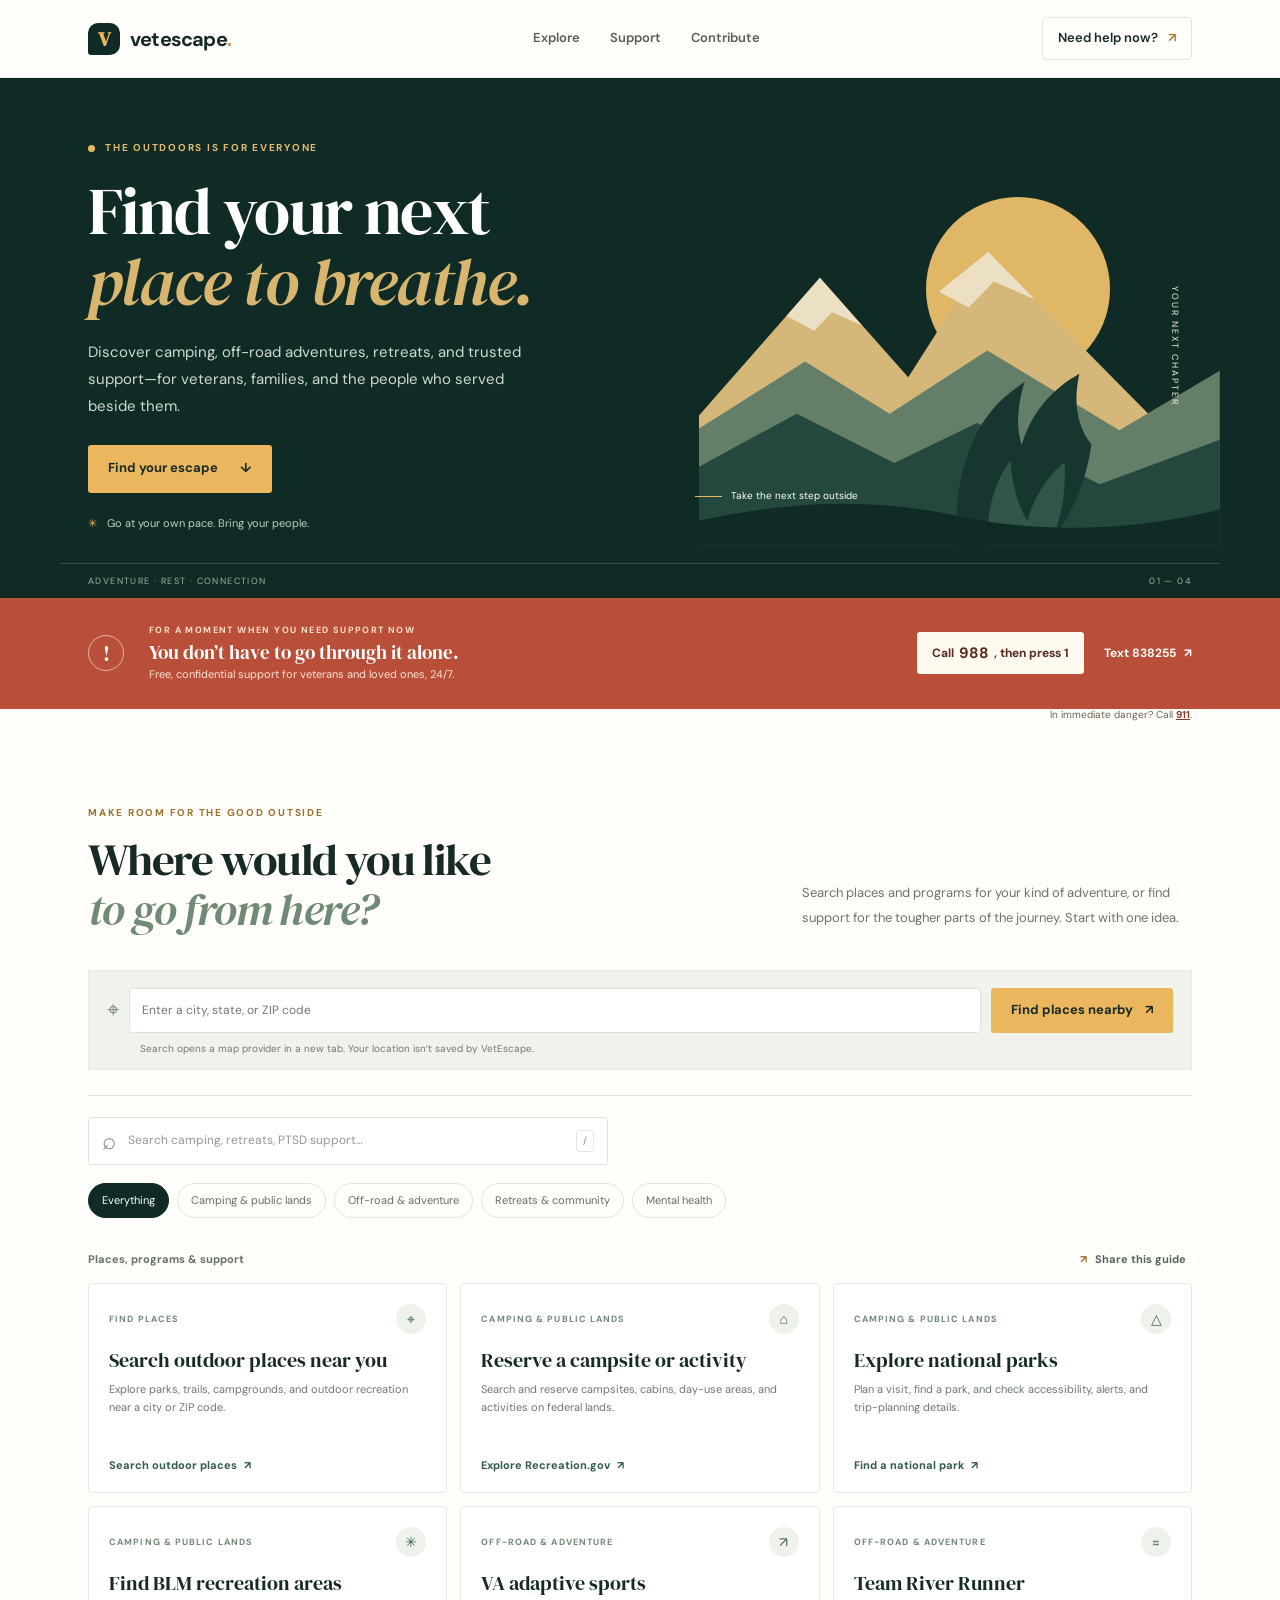
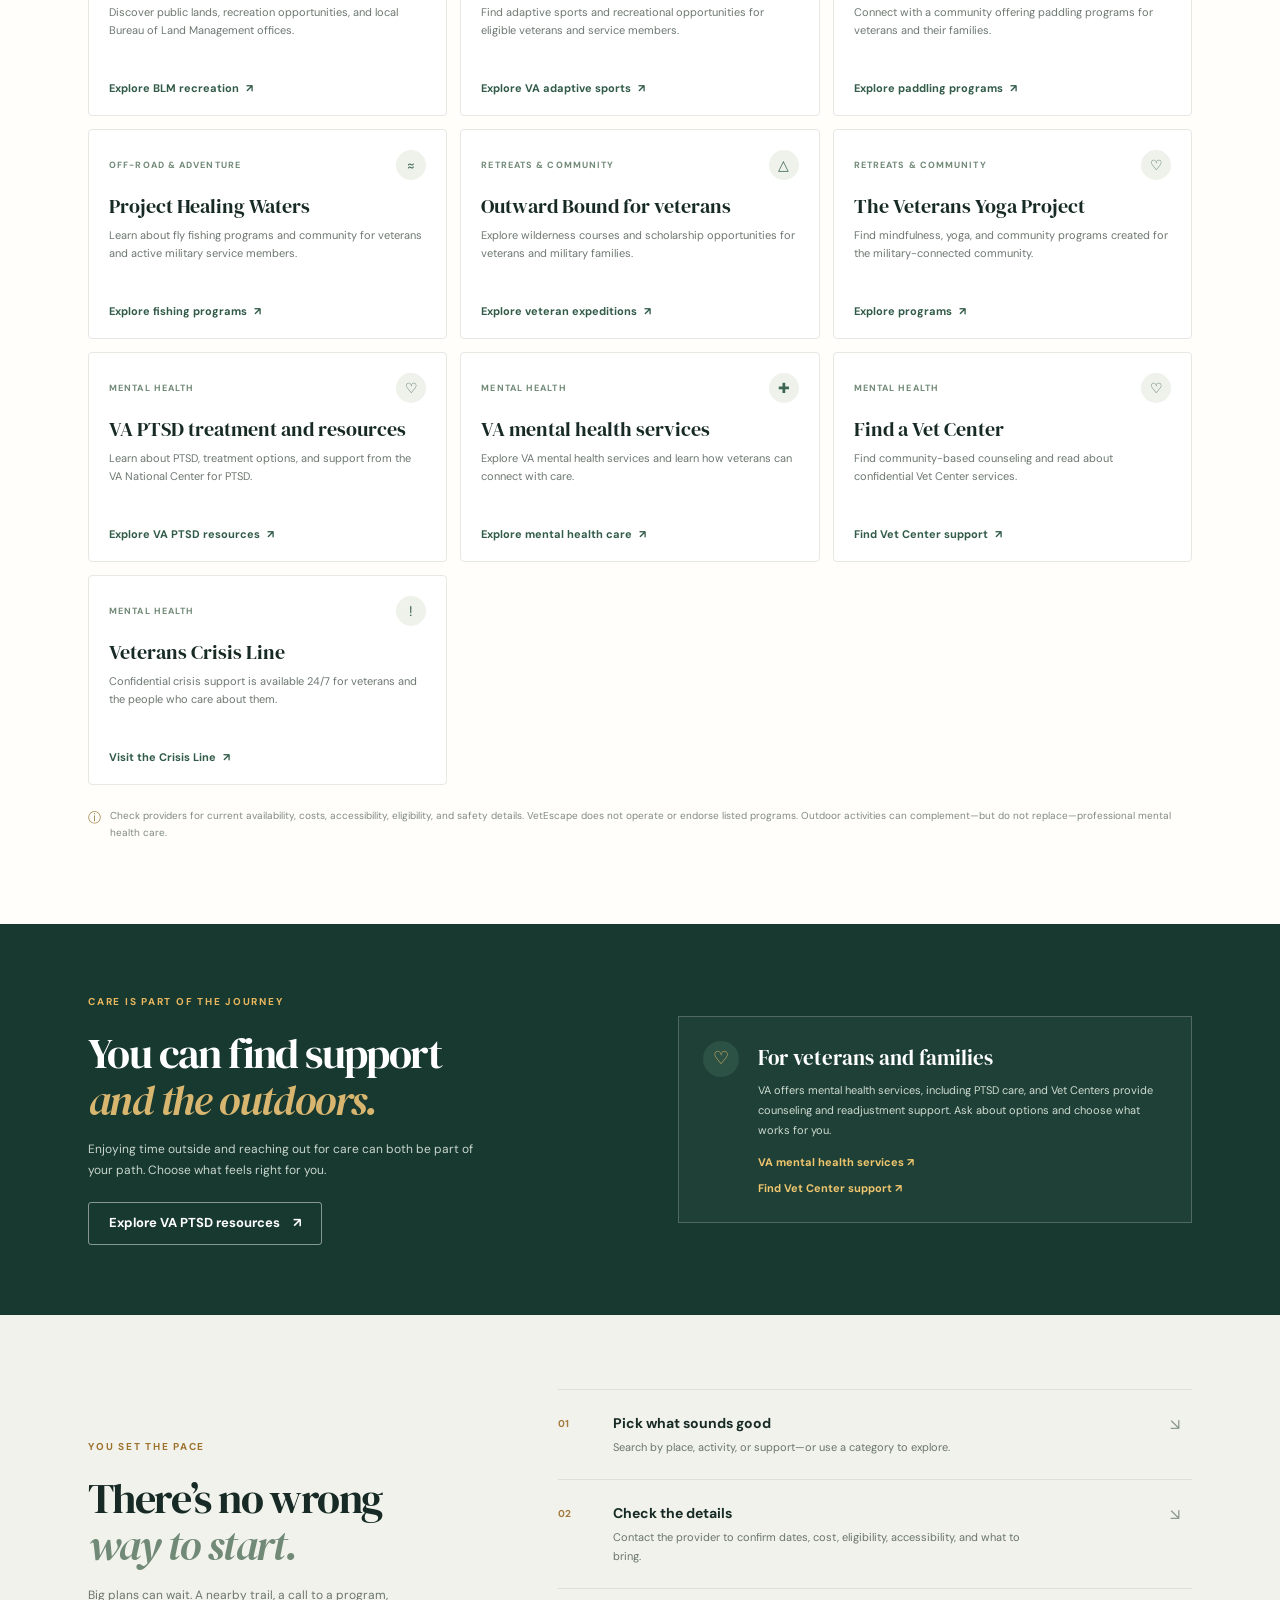
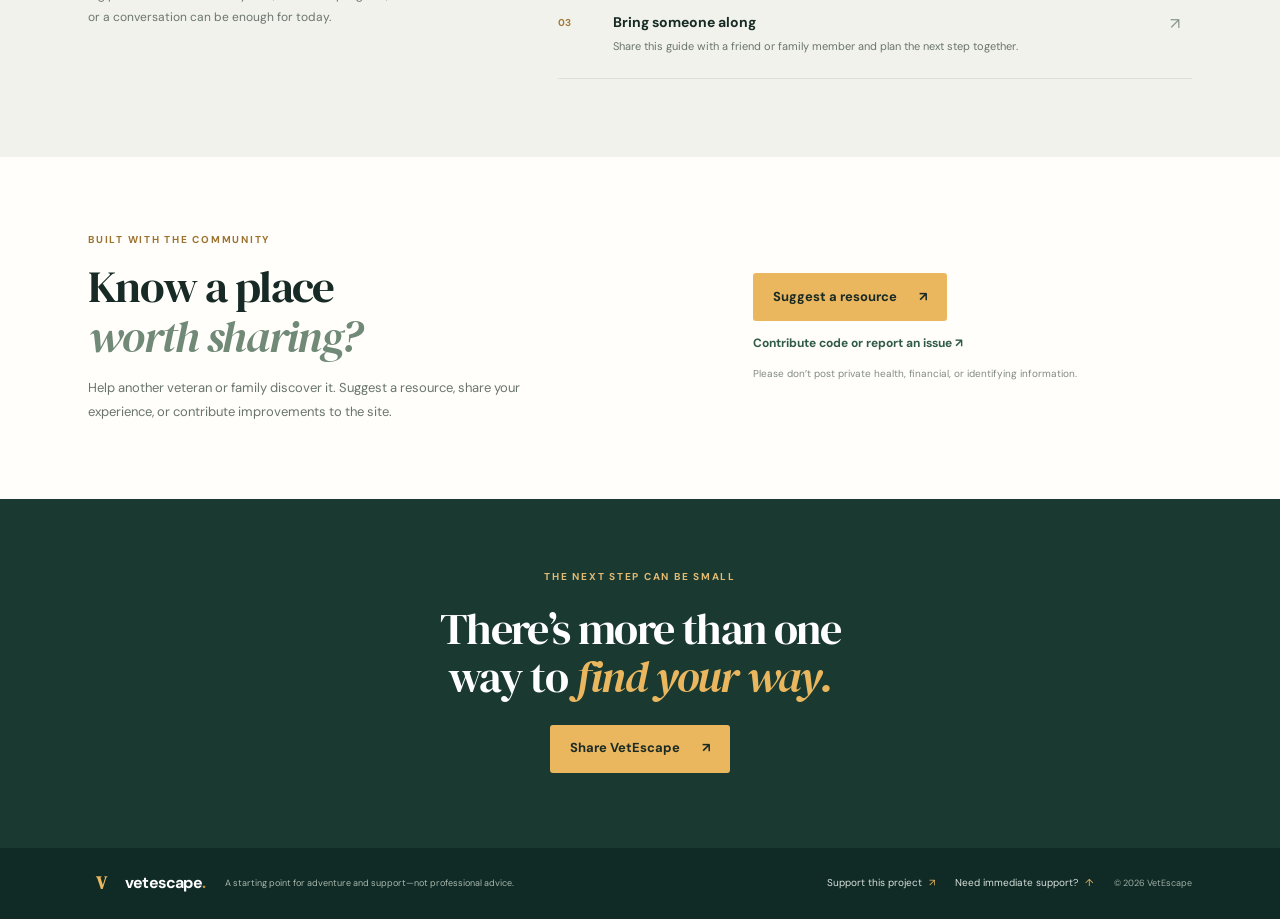
==== index.html @ 27bdf9af "Build VetEscape community outdoor and support guide" ====
<!doctype html>
<html lang="en">
<head>
  <meta charset="utf-8">
  <meta name="viewport" content="width=device-width, initial-scale=1">
  <meta name="theme-color" content="#102b26">
  <meta name="description" content="Find veteran-friendly camping, outdoor adventures, retreats, and mental health resources. Contribute a resource or support the community.">
  <meta property="og:type" content="website">
  <meta property="og:title" content="VetEscape — Find your next place to breathe">
  <meta property="og:description" content="Outdoor places, veteran-friendly adventures, and trusted support for veterans and their families.">
  <title>VetEscape — Find your next place to breathe</title>
  <link rel="icon" href="data:image/svg+xml,%3Csvg xmlns='http://www.w3.org/2000/svg' viewBox='0 0 64 64'%3E%3Crect width='64' height='64' rx='16' fill='%23102b26'/%3E%3Cpath d='M13 18h10l9 27 9-27h10L37 50H27z' fill='%23f1b85b'/%3E%3C/svg%3E">
  <link rel="stylesheet" href="styles.css">
  <script src="app.js" defer></script>
</head>
<body>
  <a class="skip-link" href="#main">Skip to content</a>
  <header class="site-header"><div class="header-inner">
    <a class="brand" href="#home" aria-label="VetEscape home"><span class="brand-mark" aria-hidden="true">V</span><span>vetescape<span class="brand-period">.</span></span></a>
    <nav class="main-nav" aria-label="Main navigation"><a href="#explore">Explore</a><a href="#support">Support</a><a href="#contribute">Contribute</a></nav>
    <a class="header-help" href="#urgent-help">Need help now? <span aria-hidden="true">↗</span></a>
  </div></header>
  <main id="main">
    <section class="hero" id="home" aria-labelledby="hero-title"><div class="hero-inner">
      <div class="hero-copy"><p class="eyebrow"><span class="eyebrow-dot" aria-hidden="true"></span> The outdoors is for everyone</p><h1 id="hero-title">Find your next<br><em>place to breathe.</em></h1><p class="hero-description">Discover camping, off-road adventures, retreats, and trusted support—for veterans, families, and the people who served beside them.</p><a class="button button-primary" href="#explore">Find your escape <span aria-hidden="true">↓</span></a><p class="hero-note"><span aria-hidden="true">✳</span> Go at your own pace. Bring your people.</p></div>
      <div class="hero-art" aria-hidden="true"><div class="sun"></div><div class="art-label">YOUR NEXT CHAPTER</div><svg class="landscape" viewBox="0 0 560 390" role="presentation" xmlns="http://www.w3.org/2000/svg"><path d="M0 250 130 102l95 107 86-135 174 176v140H0z" fill="#d5b879"/><path d="m94 143 36-41 45 51-32-14-19 20zM258 117l53-43 50 51-44-19-27 28z" fill="#f2ead8" opacity=".8"/><path d="m0 264 114-72 91 56 105-68 142 86 108-64v188H0z" fill="#657e68"/><path d="m0 305 105-57 105 53 89-43 132 66 129-48v114H0z" fill="#24483d"/><path d="M277 390c-2-45 3-81 19-115 12-27 30-45 54-61-8 26-9 49-3 68 10-35 33-61 62-77-7 32-2 57 13 76-5 38-20 74-46 109z" fill="#17362f"/><path d="M310 390c-1-37 7-68 25-92 2 28 8 49 18 65 8-27 22-48 40-63 2 33-3 63-17 90z" fill="#315647"/><path d="M0 363c101-22 190-24 278-5 78 17 177 19 282-7v39H0z" fill="#102b26"/></svg><div class="art-caption"><span class="caption-line"></span><span>Take the next step outside</span></div></div>
    </div><div class="hero-bottom" aria-hidden="true"><span>ADVENTURE · REST · CONNECTION</span><span>01 — 04</span></div></section>
    <section class="urgent-strip" id="urgent-help" aria-labelledby="urgent-title"><div class="urgent-icon" aria-hidden="true">!</div><div class="urgent-copy"><p class="urgent-kicker">For a moment when you need support now</p><h2 id="urgent-title">You don’t have to go through it alone.</h2><p>Free, confidential support for veterans and loved ones, 24/7.</p></div><div class="urgent-actions"><a class="button button-light" href="tel:988">Call <strong>988</strong>, then press 1</a><a class="text-link light-link" href="sms:838255">Text <strong>838255</strong> <span aria-hidden="true">↗</span></a></div><p class="urgent-emergency">In immediate danger? Call <a href="tel:911">911</a>.</p></section>
    <section class="explore-section section-wrap" id="explore" aria-labelledby="explore-title"><div class="section-heading"><div><p class="eyebrow eyebrow-dark">Make room for the good outside</p><h2 id="explore-title">Where would you like<br><em>to go from here?</em></h2></div><p class="section-intro">Search places and programs for your kind of adventure, or find support for the tougher parts of the journey. Start with one idea.</p></div>
      <form class="location-search" id="location-form" role="search"><div class="location-field"><span class="location-icon" aria-hidden="true">⌖</span><label class="visually-hidden" for="location-input">City, state, or ZIP code</label><input id="location-input" type="search" placeholder="Enter a city, state, or ZIP code" autocomplete="postal-code"><button class="button button-primary location-submit" type="submit">Find places nearby <span aria-hidden="true">↗</span></button></div><p>Search opens a map provider in a new tab. Your location isn’t saved by VetEscape.</p></form>
      <div class="resource-tools"><label class="search-box" for="resource-search"><span class="search-icon" aria-hidden="true">⌕</span><span class="visually-hidden">Search adventures and support</span><input id="resource-search" type="search" placeholder="Search camping, retreats, PTSD support…" autocomplete="off"><kbd>/</kbd></label><div class="category-list" role="group" aria-label="Filter by interest"><button class="category-button is-active" type="button" data-category="all" aria-pressed="true">Everything</button><button class="category-button" type="button" data-category="camping" aria-pressed="false">Camping &amp; public lands</button><button class="category-button" type="button" data-category="adventure" aria-pressed="false">Off-road &amp; adventure</button><button class="category-button" type="button" data-category="retreats" aria-pressed="false">Retreats &amp; community</button><button class="category-button" type="button" data-category="wellbeing" aria-pressed="false">Mental health</button></div></div>
      <div class="results-meta"><p id="results-count" aria-live="polite">Places, programs &amp; support</p><button id="share-button" class="share-button" type="button"><span aria-hidden="true">↗</span> Share this guide</button></div><div class="resource-grid" id="resource-grid" aria-live="polite"></div><div class="no-results" id="no-results" hidden><span aria-hidden="true">⌕</span><h3>No matches yet</h3><p>Try a different search or pick another category.</p><button id="reset-search" class="text-link" type="button">Show everything ↗</button></div><p class="source-note"><span aria-hidden="true">ⓘ</span> Check providers for current availability, costs, accessibility, eligibility, and safety details. VetEscape does not operate or endorse listed programs. Outdoor activities can complement—but do not replace—professional mental health care.</p>
    </section>
    <section class="support-section" id="support" aria-labelledby="support-title"><div class="section-wrap support-inner"><div class="support-heading"><p class="eyebrow">Care is part of the journey</p><h2 id="support-title">You can find support<br><em>and the outdoors.</em></h2><p>Enjoying time outside and reaching out for care can both be part of your path. Choose what feels right for you.</p><a class="button button-outline" href="https://www.ptsd.va.gov/" target="_blank" rel="noopener noreferrer">Explore VA PTSD resources <span aria-hidden="true">↗</span></a></div><div class="support-note"><span class="support-symbol" aria-hidden="true">♡</span><div><h3>For veterans and families</h3><p>VA offers mental health services, including PTSD care, and Vet Centers provide counseling and readjustment support. Ask about options and choose what works for you.</p><a href="https://www.va.gov/health-care/health-needs-conditions/mental-health/" target="_blank" rel="noopener noreferrer">VA mental health services <span aria-hidden="true">↗</span></a><a href="https://www.vetcenter.va.gov/" target="_blank" rel="noopener noreferrer">Find Vet Center support <span aria-hidden="true">↗</span></a></div></div></div></section>
    <section class="steps-section" aria-labelledby="steps-title"><div class="section-wrap steps-inner"><div class="steps-heading"><p class="eyebrow">You set the pace</p><h2 id="steps-title">There’s no wrong<br><em>way to start.</em></h2><p>Big plans can wait. A nearby trail, a call to a program, or a conversation can be enough for today.</p></div><ol class="steps-list"><li><span class="step-number">01</span><div><h3>Pick what sounds good</h3><p>Search by place, activity, or support—or use a category to explore.</p></div><span class="step-arrow" aria-hidden="true">↘</span></li><li><span class="step-number">02</span><div><h3>Check the details</h3><p>Contact the provider to confirm dates, cost, eligibility, accessibility, and what to bring.</p></div><span class="step-arrow" aria-hidden="true">↘</span></li><li><span class="step-number">03</span><div><h3>Bring someone along</h3><p>Share this guide with a friend or family member and plan the next step together.</p></div><span class="step-arrow" aria-hidden="true">↗</span></li></ol></div></section>
    <section class="contribute-section" id="contribute" aria-labelledby="contribute-title"><div class="section-wrap contribute-inner"><div><p class="eyebrow eyebrow-dark">Built with the community</p><h2 id="contribute-title">Know a place<br><em>worth sharing?</em></h2><p>Help another veteran or family discover it. Suggest a resource, share your experience, or contribute improvements to the site.</p></div><div class="contribute-actions"><a class="button button-primary" href="https://github.com/kevinmyers474-sudo/vetescape/discussions">Suggest a resource <span aria-hidden="true">↗</span></a><a class="community-link" href="https://github.com/kevinmyers474-sudo/vetescape">Contribute code or report an issue <span aria-hidden="true">↗</span></a><p>Please don’t post private health, financial, or identifying information.</p></div></div></section>
    <section class="closing-cta"><p class="eyebrow">The next step can be small</p><h2>There’s more than one<br>way to <em>find your way.</em></h2><button class="button button-primary" id="share-button-bottom" type="button">Share VetEscape <span aria-hidden="true">↗</span></button></section>
  </main>
  <footer class="site-footer"><div class="footer-inner"><a class="brand footer-brand" href="#home"><span class="brand-mark" aria-hidden="true">V</span><span>vetescape<span class="brand-period">.</span></span></a><p>A starting point for adventure and support—not professional advice.</p><a href="https://github.com/sponsors/kevinmyers474-sudo">Support this project <span aria-hidden="true">↗</span></a><a class="footer-emergency" href="#urgent-help">Need immediate support? <span aria-hidden="true">↑</span></a><span class="copyright">© <span id="year"></span> VetEscape</span></div></footer>
  <div class="toast" id="toast" role="status" aria-live="polite"></div>
</body>
</html>
---- styles.css ----
@import url('https://fonts.googleapis.com/css2?family=DM+Sans:wght@400;500;600;700&family=DM+Serif+Display:ital@0;1&display=swap');
:root{--ink:#172a25;--forest:#102b26;--green:#24483d;--gold:#eab75f;--paper:#fffefa;--muted:#69746e;--line:#e4e6df;--serif:'DM Serif Display',Georgia,serif;--sans:'DM Sans',Arial,sans-serif;--max:1160px}*{box-sizing:border-box}html{scroll-behavior:smooth;scroll-padding-top:90px}body{margin:0;color:var(--ink);background:var(--paper);font:16px/1.6 var(--sans);-webkit-font-smoothing:antialiased}a{color:inherit}button,input{font:inherit}.skip-link{position:absolute;left:1rem;top:-100px;padding:.7rem 1rem;background:white;color:var(--ink);z-index:20}.skip-link:focus{top:1rem}.visually-hidden{position:absolute;width:1px;height:1px;padding:0;margin:-1px;overflow:hidden;clip:rect(0,0,0,0);white-space:nowrap;border:0}.site-header{height:78px;background:var(--paper);border-bottom:1px solid rgba(23,42,37,.08);position:relative;z-index:5}.header-inner{height:100%;max-width:var(--max);padding:0 28px;margin:auto;display:flex;align-items:center;justify-content:space-between}.brand{display:inline-flex;align-items:center;gap:10px;text-decoration:none;font-size:20px;font-weight:700;letter-spacing:-.8px}.brand-mark{width:32px;height:32px;display:grid;place-items:center;background:var(--forest);color:var(--gold);font-family:var(--serif);font-size:20px;border-radius:10px 10px 10px 3px}.brand-period{color:#c7903f}.main-nav{display:flex;gap:30px;margin-left:20px}.main-nav a,.header-help{font-size:13px;font-weight:600;text-decoration:none}.main-nav a{color:#53605a}.header-help{padding:10px 15px;border:1px solid var(--line);border-radius:4px}.header-help span{margin-left:7px;color:#a87831}.hero{background:var(--forest);color:#fff;min-height:500px;position:relative;overflow:hidden}.hero-inner{max-width:var(--max);min-height:500px;margin:auto;padding:62px 28px 54px;display:grid;grid-template-columns:1fr .95fr;align-items:center;gap:35px}.hero-copy{position:relative;z-index:2;padding-bottom:12px}.eyebrow{font-size:10px;letter-spacing:1.75px;text-transform:uppercase;font-weight:700;color:#e3ba71;margin:0 0 20px;display:flex;align-items:center;gap:10px}.eyebrow-dot{width:7px;height:7px;border-radius:50%;background:var(--gold)}h1,h2,h3,p{margin-top:0}.hero h1,.section-heading h2,.support-heading h2,.steps-heading h2,.contribute-inner h2,.closing-cta h2{font-family:var(--serif);font-weight:400;letter-spacing:-1.6px}.hero h1{font-size:clamp(43px,5.2vw,66px);line-height:1.08;margin:0 0 20px}.hero h1 em,.section-heading h2 em,.support-heading h2 em,.steps-heading h2 em,.contribute-inner h2 em,.closing-cta h2 em{font-weight:400;color:#d9b670}.hero-description{max-width:455px;color:#d0d9d3;font-size:15px;line-height:1.8;margin-bottom:25px}.button{min-height:48px;padding:0 20px;display:inline-flex;align-items:center;justify-content:center;gap:22px;border:0;border-radius:3px;text-decoration:none;font-weight:700;font-size:13px;cursor:pointer;transition:transform .18s,background .18s}.button:hover{transform:translateY(-2px)}.button-primary{background:var(--gold);color:#1b2a23}.button-primary:hover{background:#f1c778}.hero-note{font-size:11px;color:#c1cec5;margin:22px 0 0}.hero-note span{color:var(--gold);margin-right:7px}.hero-art{height:350px;position:relative;align-self:end}.sun{width:184px;height:184px;border-radius:50%;background:#dfb767;position:absolute;top:3px;right:82px}.landscape{width:100%;height:auto;position:absolute;right:-28px;bottom:-2px}.art-label{position:absolute;z-index:1;right:10px;top:92px;color:#f8eed9;writing-mode:vertical-rl;font-size:9px;letter-spacing:2px}.art-caption{position:absolute;z-index:1;left:24px;bottom:40px;display:flex;align-items:center;gap:9px;font-size:10px;color:#fff}.caption-line{width:27px;height:1px;background:var(--gold)}.hero-bottom{position:absolute;bottom:0;left:50%;transform:translateX(-50%);width:min(var(--max),100%);padding:10px 28px;border-top:1px solid #ffffff29;display:flex;justify-content:space-between;color:#9eb0a4;font-size:9px;letter-spacing:1.4px}.urgent-strip{background:#b94f39;color:white;padding:25px max(28px,calc((100vw - var(--max))/2 + 28px));display:grid;grid-template-columns:44px 1fr auto;column-gap:17px;align-items:center;position:relative}.urgent-icon{height:36px;width:36px;border:1px solid #ffffff8f;border-radius:50%;display:grid;place-items:center;font-family:var(--serif);font-size:21px}.urgent-copy{grid-column:2}.urgent-kicker{font-size:9px;text-transform:uppercase;font-weight:700;letter-spacing:1.4px;margin:0 0 2px;color:#ffe1ce}.urgent-copy h2{font-size:19px;line-height:1.3;margin:0 0 2px;font-family:var(--serif);font-weight:400}.urgent-copy>p:last-child{font-size:11px;color:#ffe3d8;margin:0}.urgent-actions{grid-column:3;grid-row:1 / span 2;display:flex;align-items:center;gap:20px}.button-light{background:#fffaf0;color:#57291f;min-height:42px;padding:0 15px;font-size:12px;gap:5px}.button-light strong{font-size:15px}.text-link{padding:0;border:0;background:none;color:#a87831;font-size:12px;font-weight:700;text-decoration:none;cursor:pointer}.light-link{color:white;white-space:nowrap}.light-link span{margin-left:5px}.urgent-emergency{position:absolute;right:max(28px,calc((100vw - var(--max))/2 + 28px));bottom:2px;margin:0;transform:translateY(100%);font-size:10px;color:#6b6258;z-index:1}.urgent-emergency a{font-weight:700;color:#8a3525}.section-wrap{max-width:var(--max);padding-left:28px;padding-right:28px;margin-left:auto;margin-right:auto}.explore-section{padding-top:96px;padding-bottom:83px}.section-heading{display:flex;align-items:flex-end;justify-content:space-between;gap:35px;margin-bottom:35px}.eyebrow-dark{color:#9d722f;margin-bottom:13px}.section-heading h2,.support-heading h2,.steps-heading h2,.contribute-inner h2{font-size:45px;line-height:1.12;margin:0}.section-heading h2 em,.support-heading h2 em,.steps-heading h2 em,.contribute-inner h2 em{color:#718977}.section-intro{max-width:390px;color:var(--muted);font-size:13px;line-height:1.9;margin:0 0 4px}.location-search{background:#f1f2eb;padding:17px 18px 12px;border:1px solid #e8e9e1;margin-bottom:25px}.location-field{display:flex;align-items:center;gap:10px}.location-icon{font-size:22px;color:#718977}.location-field input{height:45px;min-width:0;flex:1;background:#fff;border:1px solid #dfe3dc;border-radius:3px;padding:0 12px;outline:none;font-size:12px}.location-field input:focus,.search-box:focus-within{border-color:#718977;box-shadow:0 0 0 3px #7189771f}.location-submit{min-height:45px;gap:12px}.location-search>p{font-size:10px;color:#707a72;margin:8px 0 0 33px}.resource-tools{border-top:1px solid var(--line);padding-top:21px}.search-box{display:flex;align-items:center;width:min(100%,520px);height:48px;border:1px solid #dfe3dc;border-radius:3px;padding:0 13px;background:#fff}.search-icon{font-size:24px;color:#7e8982;line-height:1;margin-right:10px}.search-box input{border:0;outline:0;min-width:0;flex:1;background:transparent;color:var(--ink);font-size:12px}.search-box input::placeholder{color:#919993}.search-box kbd{font-family:var(--sans);font-size:10px;border:1px solid var(--line);border-radius:3px;color:#7c857f;padding:2px 6px}.category-list{display:flex;flex-wrap:wrap;gap:8px;margin-top:18px}.category-button{padding:8px 13px;border:1px solid #e3e5df;border-radius:99px;background:transparent;color:#626e67;font-size:11px;cursor:pointer;transition:all .15s}.category-button:hover{border-color:#718977;color:var(--forest)}.category-button.is-active{background:var(--forest);border-color:var(--forest);color:#fff}.results-meta{display:flex;justify-content:space-between;align-items:center;margin:32px 0 13px}.results-meta p{font-size:11px;font-weight:700;color:#657168;margin:0}.share-button{border:0;background:none;color:#53645a;font-size:11px;font-weight:700;cursor:pointer}.share-button span{color:#9d722f;margin-right:5px}.resource-grid{display:grid;grid-template-columns:repeat(3,1fr);gap:13px}.resource-card{min-height:210px;padding:20px 20px 17px;border:1px solid #e6e8e2;border-radius:4px;display:flex;flex-direction:column;background:#fff;transition:transform .18s,border-color .18s,box-shadow .18s}.resource-card:hover{transform:translateY(-3px);border-color:#cdd7cb;box-shadow:0 8px 24px #172a250f}.card-top{display:flex;justify-content:space-between;align-items:center;margin-bottom:14px}.card-category{font-size:9px;text-transform:uppercase;letter-spacing:1.1px;font-weight:700;color:#718977}.card-icon{width:30px;height:30px;border-radius:50%;display:grid;place-items:center;background:#eff2eb;color:#3c6551;font-size:14px}.resource-card h3{font-family:var(--serif);font-size:20px;font-weight:400;line-height:1.22;margin:0 0 8px}.resource-card>p{font-size:11px;line-height:1.65;color:#6c7770;margin:0 0 15px}.card-link{display:inline-flex;align-items:center;gap:7px;margin-top:auto;text-decoration:none;color:#315b48;font-size:11px;font-weight:700}.card-link:hover{text-decoration:underline}.source-note{display:flex;gap:9px;align-items:flex-start;margin:22px 0 0;color:#818a84;font-size:10px;line-height:1.7}.source-note span{color:#9c7c40;font-size:13px}.no-results{text-align:center;padding:56px 10px;color:#657168}.no-results>span{display:inline-grid;place-items:center;border-radius:50%;width:44px;height:44px;background:#eff2eb;font-size:22px}.no-results h3{font-family:var(--serif);font-size:23px;font-weight:400;margin:12px 0 4px;color:var(--ink)}.no-results p{font-size:12px;margin:0 0 12px}.no-results[hidden],.resource-grid[hidden]{display:none}.support-section{background:#17392f;color:#fff;padding:70px 0}.support-inner{display:grid;grid-template-columns:1fr 1fr;gap:75px;align-items:center}.support-heading .eyebrow{color:var(--gold)}.support-heading h2{font-size:42px}.support-heading h2 em{color:#d9b670}.support-heading>p:not(.eyebrow){max-width:405px;color:#cad6ce;font-size:12px;line-height:1.8;margin:15px 0 20px}.button-outline{border:1px solid #ffffff7a;color:white;min-height:43px;gap:13px}.button-outline:hover{background:#ffffff14}.support-note{display:grid;grid-template-columns:40px 1fr;gap:15px;padding:24px;border:1px solid #ffffff38;background:#ffffff09}.support-symbol{width:36px;height:36px;display:grid;place-items:center;border-radius:50%;background:#2c5145;color:#e8bc69;font-size:18px}.support-note h3{font-family:var(--serif);font-weight:400;font-size:21px;margin:0 0 7px}.support-note p{font-size:11px;line-height:1.8;color:#cfdbd2;margin:0 0 13px}.support-note a{display:block;color:#f0c66f;font-size:11px;font-weight:700;text-decoration:none;margin-top:9px}.support-note a:hover{text-decoration:underline}.steps-section{background:#f1f2eb;padding:74px 0 78px}.steps-inner{display:grid;grid-template-columns:.75fr 1.25fr;gap:90px;align-items:center}.steps-heading .eyebrow{color:#9d722f}.steps-heading h2{font-size:42px}.steps-heading>p:last-child{max-width:310px;font-size:12px;line-height:1.8;color:#6b766e;margin:16px 0 0}.steps-list{padding:0;margin:0;list-style:none;border-top:1px solid #dce1d8}.steps-list li{padding:22px 0;border-bottom:1px solid #dce1d8;display:grid;grid-template-columns:42px 1fr 22px;gap:13px;align-items:start}.step-number{font-size:10px;font-weight:700;color:#a37a3c;padding-top:4px}.steps-list h3{font-size:14px;margin:0 0 4px}.steps-list p{font-size:11px;line-height:1.7;color:#69756d;margin:0;max-width:430px}.step-arrow{color:#87968a}.contribute-section{padding:75px 0}.contribute-inner{display:grid;grid-template-columns:1fr .75fr;gap:80px;align-items:center}.contribute-inner>div:first-child>p:last-child{max-width:485px;color:var(--muted);font-size:13px;line-height:1.85;margin:14px 0 0}.contribute-actions{display:flex;align-items:flex-start;flex-direction:column;gap:13px}.community-link{font-size:12px;font-weight:700;color:#315b48;text-decoration:none}.community-link:hover{text-decoration:underline}.contribute-actions>p{font-size:10px;color:#818a84;margin:0}.closing-cta{padding:70px 20px 75px;text-align:center;background:#1a3a31;color:white}.closing-cta .eyebrow{justify-content:center}.closing-cta h2{font-family:var(--serif);font-weight:400;letter-spacing:-1.6px;font-size:44px;line-height:1.1;margin:0 0 23px}.closing-cta h2 em{color:var(--gold)}.site-footer{background:#102b26;color:#d9e0db}.footer-inner{max-width:var(--max);margin:auto;padding:22px 28px;display:flex;align-items:center;gap:20px}.footer-brand{font-size:16px;color:#fff}.footer-brand .brand-mark{width:27px;height:27px;font-size:17px}.footer-inner>p{font-size:9px;color:#a9b8ae;margin:0}.footer-inner>a:not(.brand){font-size:10px;text-decoration:none;color:#d9e0db;margin-left:auto}.footer-inner>a:not(.brand)+a:not(.brand){margin-left:0}.footer-inner>a:not(.brand) span{color:var(--gold);margin-left:4px}.copyright{font-size:9px;color:#9eada3}.toast{position:fixed;left:50%;bottom:22px;transform:translate(-50%,20px);padding:11px 17px;background:#172a25;color:#fff;font-size:12px;border-radius:4px;opacity:0;pointer-events:none;transition:opacity .2s,transform .2s;z-index:10;box-shadow:0 5px 20px #0002}.toast.is-visible{opacity:1;transform:translate(-50%,0)}
@media(max-width:760px){.hero-inner{grid-template-columns:1fr .8fr;gap:0;min-height:455px;padding-top:48px}.hero-art{height:300px;margin-right:-20px}.hero-description{font-size:13px}.urgent-strip{grid-template-columns:35px 1fr;gap:10px;padding-top:20px;padding-bottom:27px}.urgent-icon{width:31px;height:31px}.urgent-copy{grid-column:2}.urgent-actions{grid-column:2;grid-row:2;margin-top:13px;gap:15px}.urgent-emergency{right:25px;bottom:-4px}.section-heading{align-items:flex-start;flex-direction:column;gap:15px}.section-heading h2{font-size:40px}.section-intro{max-width:500px}.resource-grid{grid-template-columns:repeat(2,1fr)}.support-inner{grid-template-columns:1fr;gap:32px}.support-heading>p:not(.eyebrow){max-width:550px}.steps-inner{grid-template-columns:1fr;gap:35px}.steps-heading>p:last-child{max-width:500px}.contribute-inner{grid-template-columns:1fr;gap:25px}.footer-inner{flex-wrap:wrap;gap:12px 20px}.footer-inner>p{order:3;flex-basis:100%}.footer-inner>a:not(.brand){margin-left:auto}}
@media(max-width:520px){.site-header{height:66px}.header-inner{padding:0 19px}.main-nav{display:none}.brand{font-size:18px}.header-help{font-size:11px;padding:8px 10px}.hero-inner{display:block;min-height:0;padding:52px 21px 0}.hero h1{font-size:47px}.hero-description{max-width:380px}.hero-art{height:230px;margin:2px -10px 0 10px}.sun{width:135px;height:135px;right:73px;top:0}.landscape{right:-10px;width:100%}.art-label{right:0;top:54px}.art-caption{left:10px;bottom:25px}.hero-bottom{padding:9px 21px}.urgent-strip{padding:20px 19px 30px;grid-template-columns:30px 1fr}.urgent-copy h2{font-size:17px}.urgent-copy>p:last-child{font-size:10px}.urgent-actions{gap:12px}.button-light{font-size:11px;padding:0 11px}.light-link{font-size:11px}.urgent-emergency{right:19px;font-size:9px}.section-wrap{padding-left:20px;padding-right:20px}.explore-section{padding-top:78px;padding-bottom:65px}.section-heading h2{font-size:37px}.section-intro{font-size:12px}.location-search{padding:13px 12px 10px}.location-field{gap:7px;flex-wrap:wrap}.location-icon{display:none}.location-field input{flex-basis:100%}.location-submit{width:100%}.location-search>p{margin-left:0}.category-list{gap:7px}.category-button{font-size:10px;padding:7px 10px}.results-meta{margin-top:25px}.resource-grid{grid-template-columns:1fr;gap:10px}.resource-card{min-height:175px;padding:17px}.resource-card h3{font-size:19px}.support-section{padding:55px 0}.support-heading h2,.steps-heading h2,.contribute-inner h2{font-size:38px}.support-note{padding:18px 14px;grid-template-columns:32px 1fr;gap:12px}.support-symbol{width:30px;height:30px}.steps-section{padding:57px 0 60px}.steps-list li{grid-template-columns:32px 1fr 15px;gap:10px;padding:19px 0}.contribute-section{padding:56px 0}.closing-cta{padding:58px 15px 63px}.closing-cta h2{font-size:39px}.footer-inner{padding:20px}.footer-inner>a:not(.brand){margin-left:0}.copyright{margin-left:auto}}
@media(prefers-reduced-motion:reduce){*,*::before,*::after{scroll-behavior:auto!important;transition:none!important}}
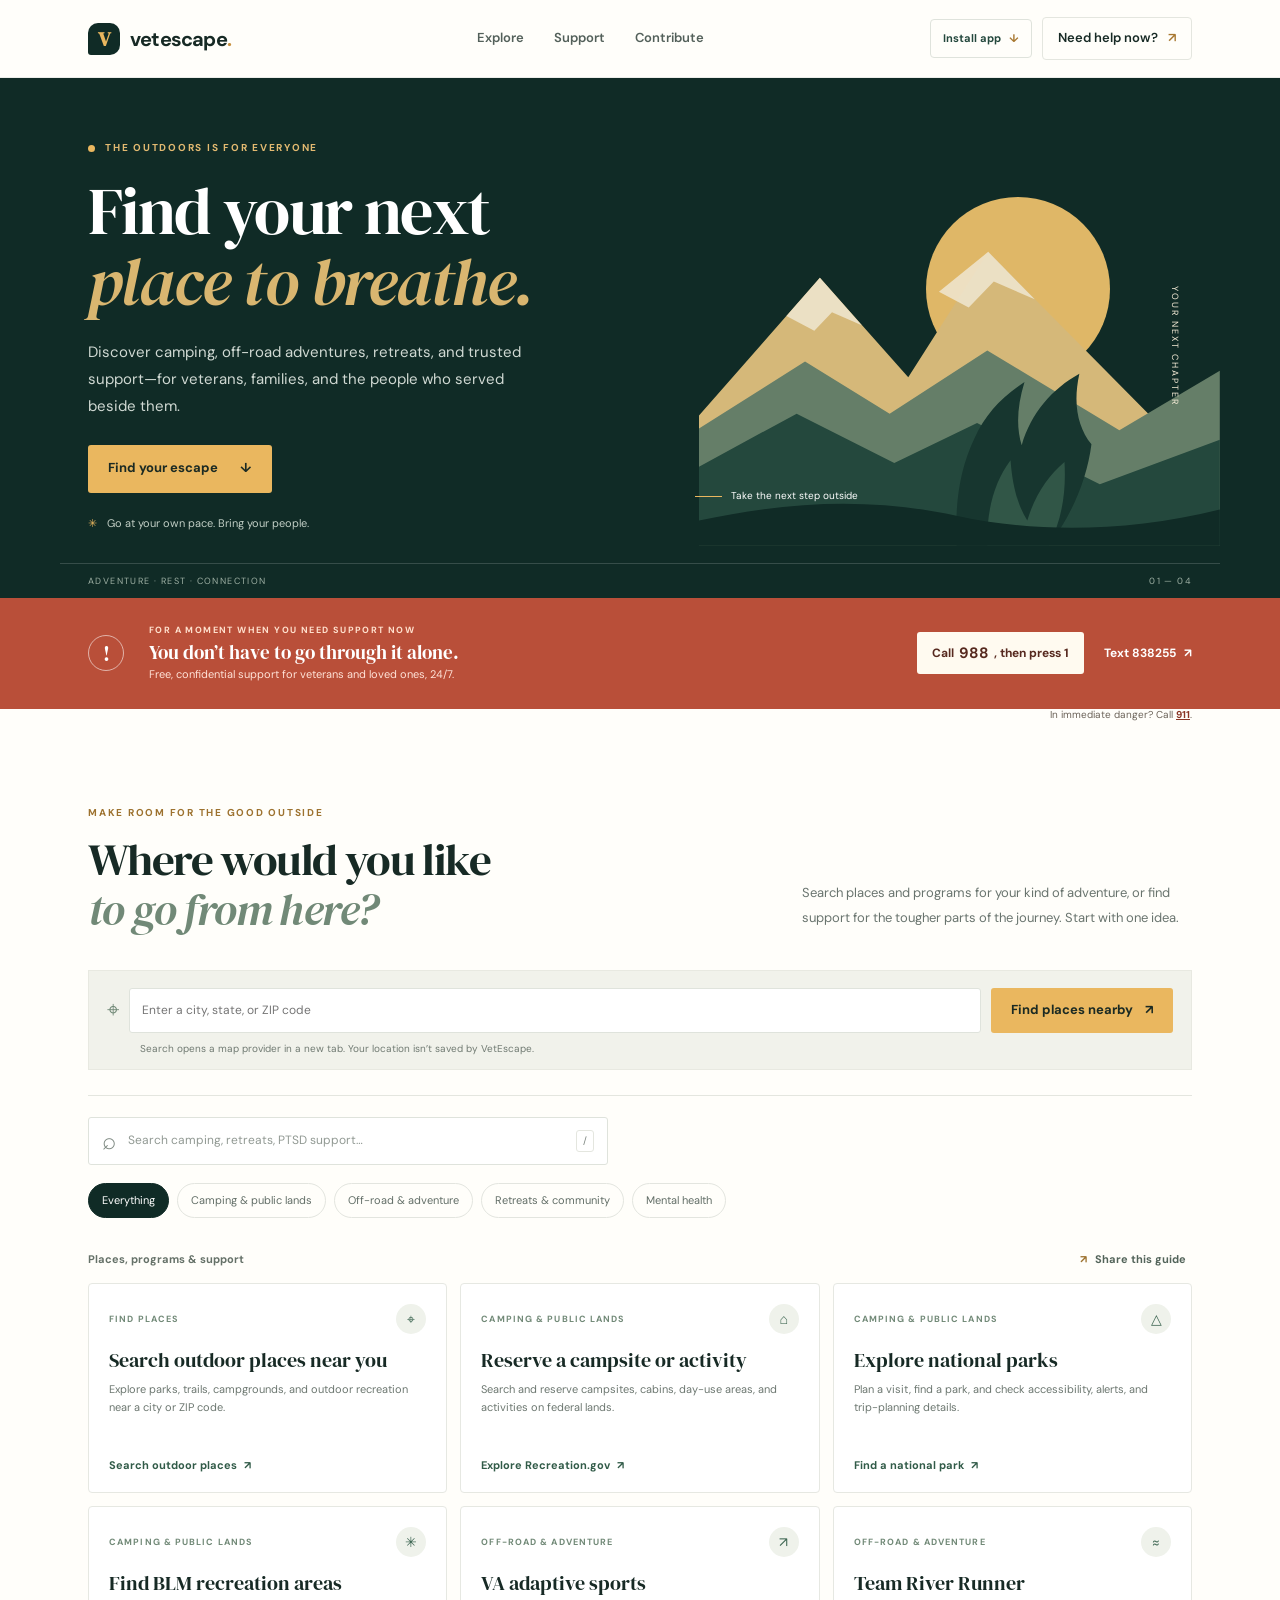
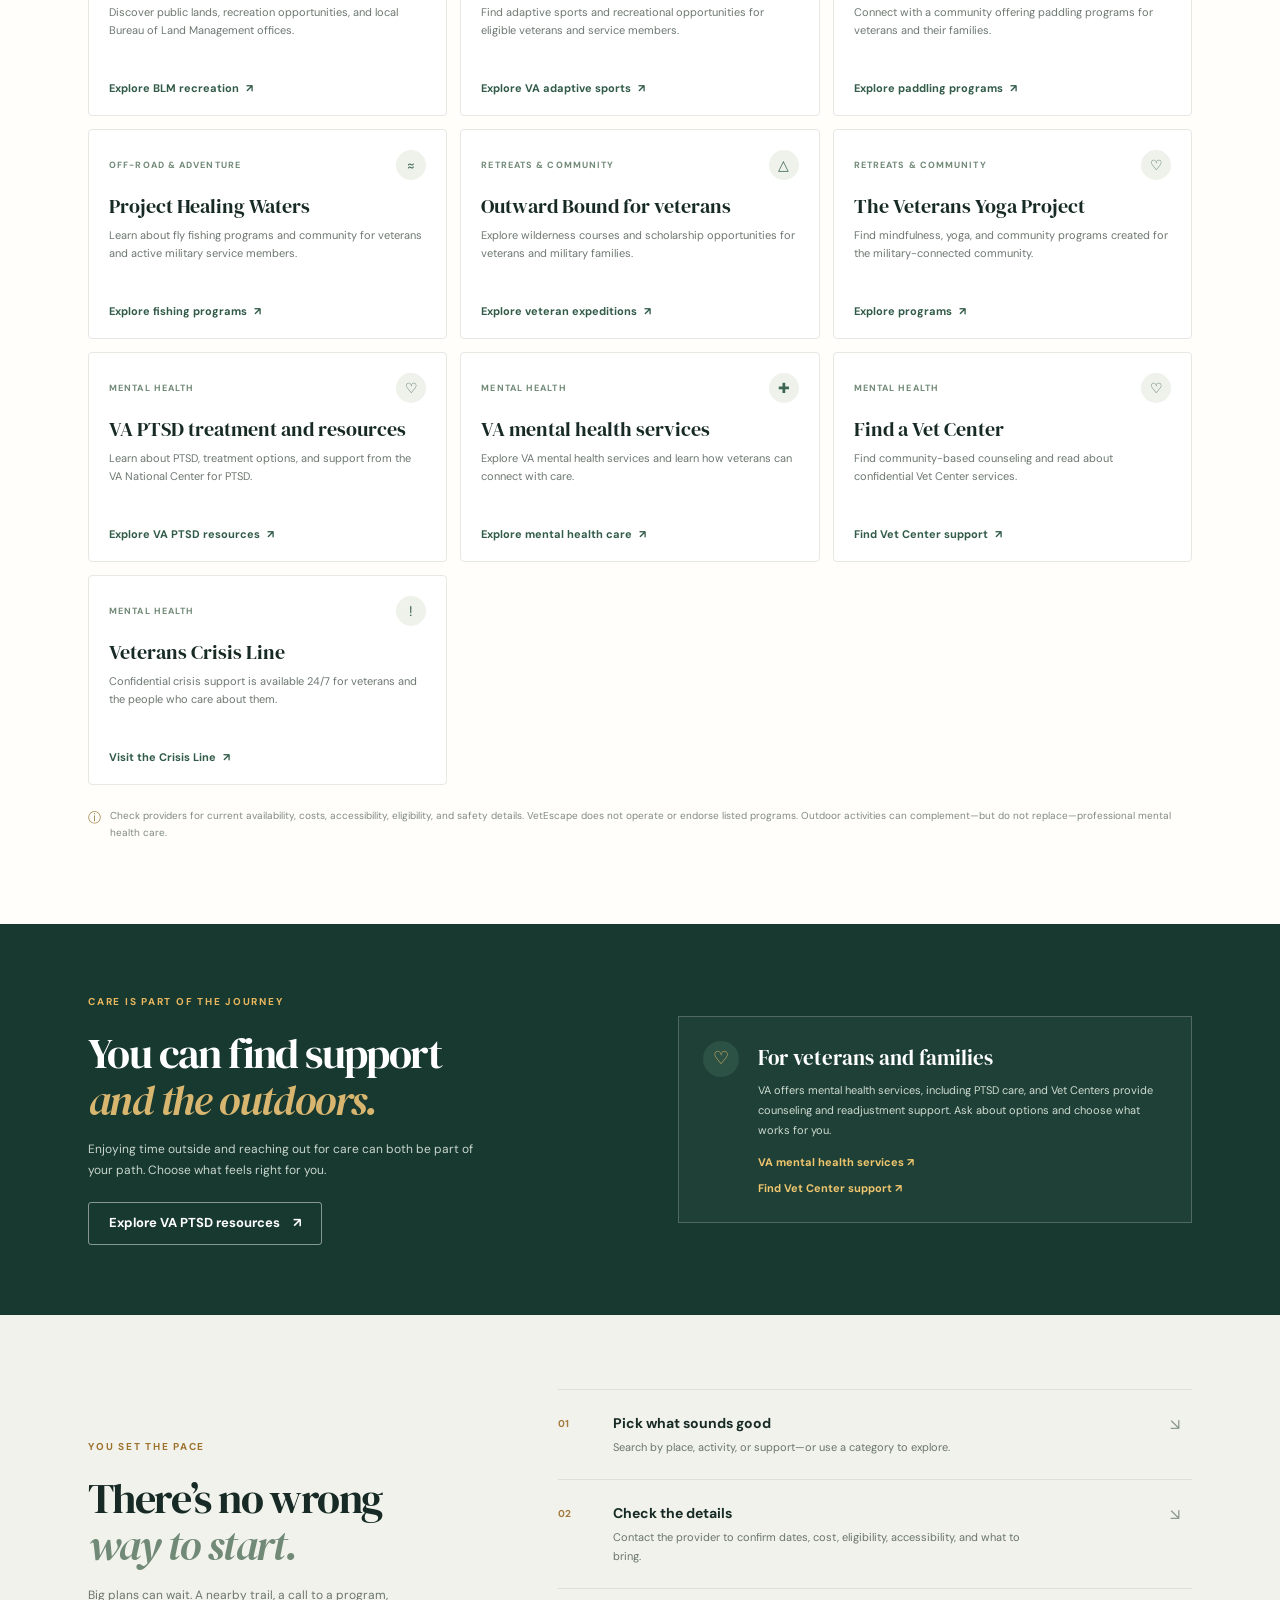
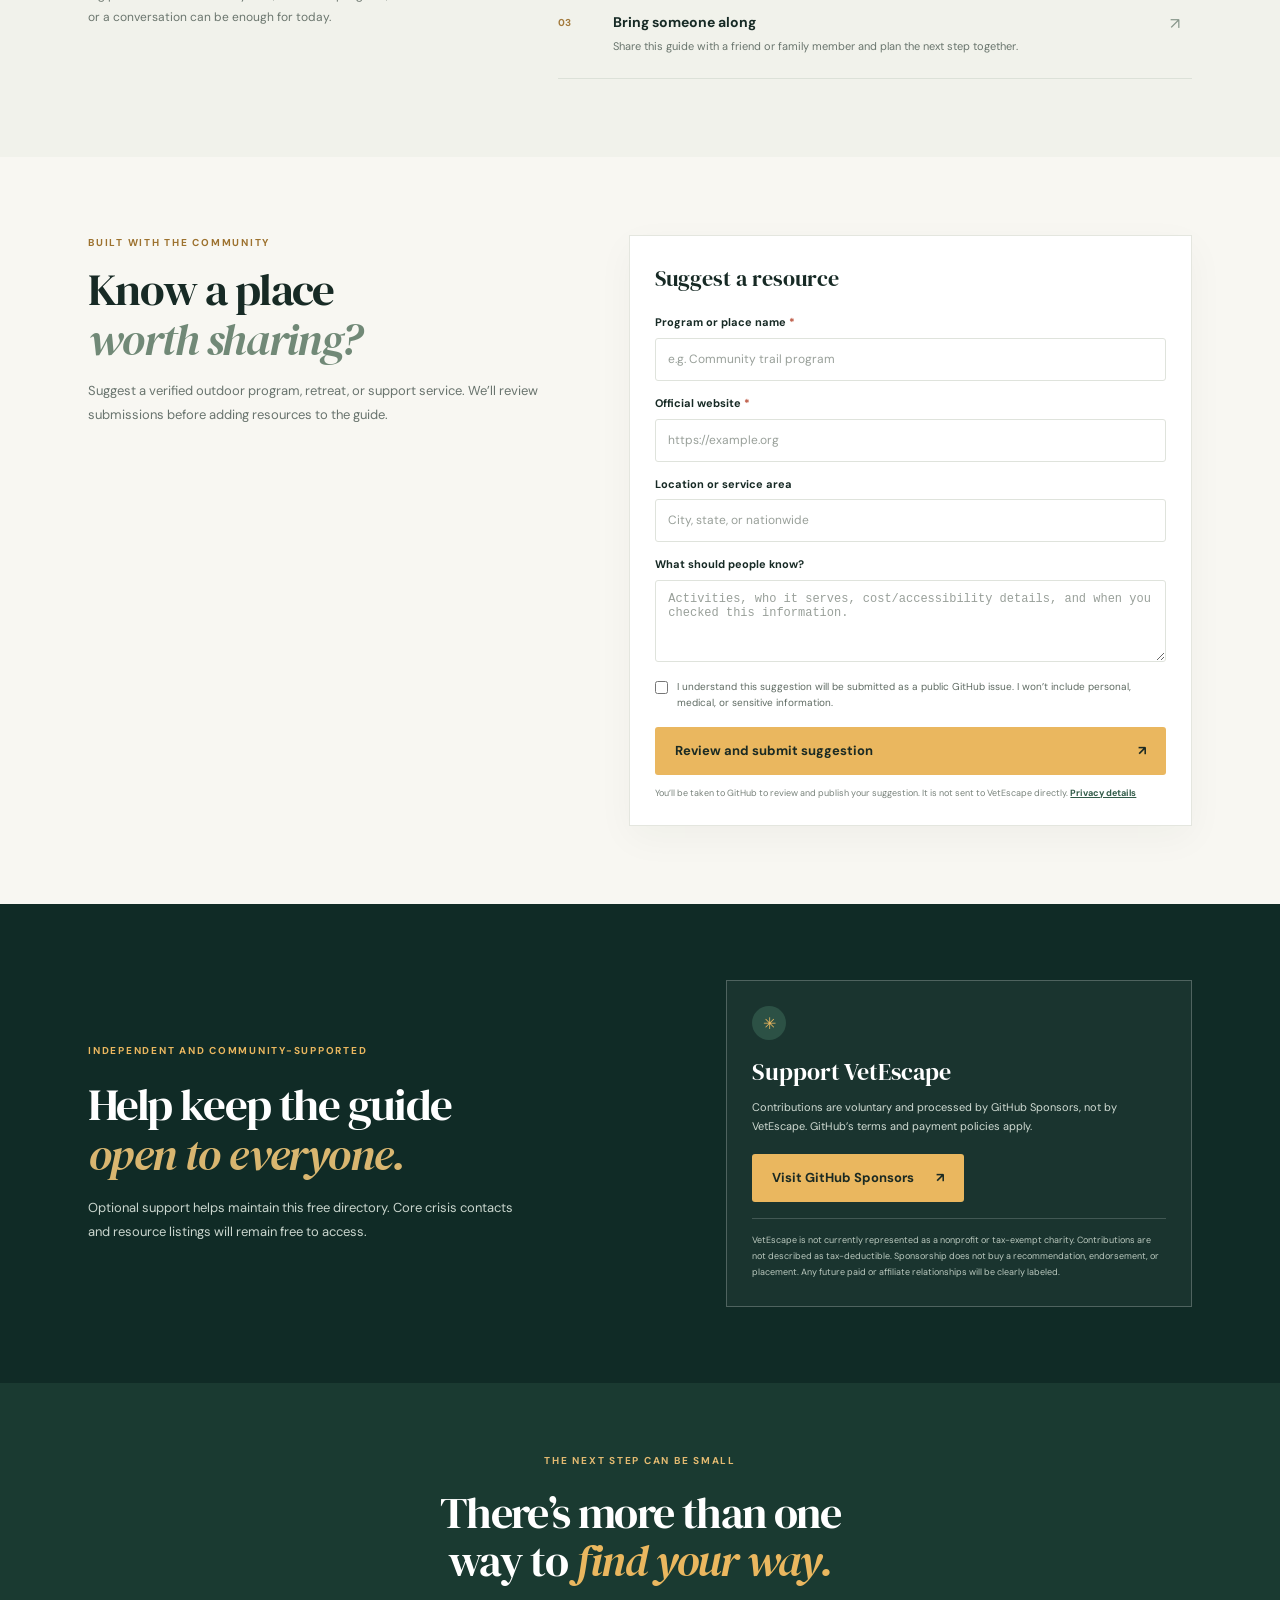
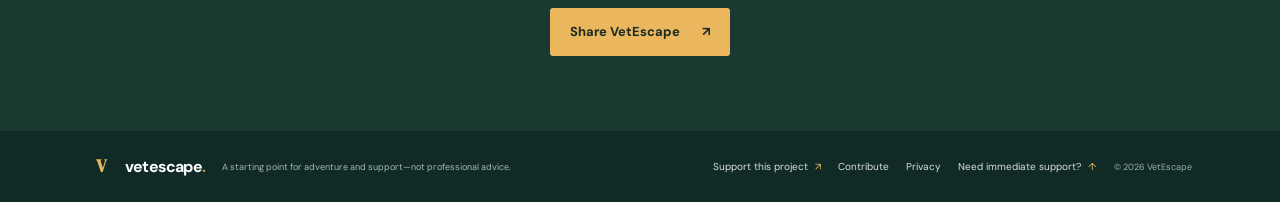
==== commit c542ae00: "Make VetEscape installable as a phone-friendly PWA" ====
--- a/index.html
+++ b/index.html
@@ -2,23 +2,30 @@
 <html lang="en">
 <head>
   <meta charset="utf-8">
-  <meta name="viewport" content="width=device-width, initial-scale=1">
+  <meta name="viewport" content="width=device-width, initial-scale=1, viewport-fit=cover">
   <meta name="theme-color" content="#102b26">
-  <meta name="description" content="Find veteran-friendly camping, outdoor adventures, retreats, and mental health resources. Contribute a resource or support the community.">
+  <meta name="description" content="Find veteran-friendly camping, outdoor adventures, retreats, and mental health resources. Help make the guide better or support the project.">
+  <meta name="apple-mobile-web-app-capable" content="yes">
+  <meta name="apple-mobile-web-app-status-bar-style" content="black-translucent">
+  <meta name="apple-mobile-web-app-title" content="VetEscape">
   <meta property="og:type" content="website">
   <meta property="og:title" content="VetEscape — Find your next place to breathe">
   <meta property="og:description" content="Outdoor places, veteran-friendly adventures, and trusted support for veterans and their families.">
   <title>VetEscape — Find your next place to breathe</title>
-  <link rel="icon" href="data:image/svg+xml,%3Csvg xmlns='http://www.w3.org/2000/svg' viewBox='0 0 64 64'%3E%3Crect width='64' height='64' rx='16' fill='%23102b26'/%3E%3Cpath d='M13 18h10l9 27 9-27h10L37 50H27z' fill='%23f1b85b'/%3E%3C/svg%3E">
+  <link rel="icon" href="icons/vetescape.svg" type="image/svg+xml">
+  <link rel="apple-touch-icon" href="icons/vetescape.svg">
+  <link rel="manifest" href="manifest.webmanifest">
   <link rel="stylesheet" href="styles.css">
+  <link rel="stylesheet" href="launch.css">
   <script src="app.js" defer></script>
+  <script src="launch.js" defer></script>
 </head>
 <body>
   <a class="skip-link" href="#main">Skip to content</a>
   <header class="site-header"><div class="header-inner">
     <a class="brand" href="#home" aria-label="VetEscape home"><span class="brand-mark" aria-hidden="true">V</span><span>vetescape<span class="brand-period">.</span></span></a>
     <nav class="main-nav" aria-label="Main navigation"><a href="#explore">Explore</a><a href="#support">Support</a><a href="#contribute">Contribute</a></nav>
-    <a class="header-help" href="#urgent-help">Need help now? <span aria-hidden="true">↗</span></a>
+    <div class="header-actions"><button class="install-button" id="install-app" type="button">Install app <span aria-hidden="true">↓</span></button><a class="header-help" href="#urgent-help">Need help now? <span aria-hidden="true">↗</span></a></div>
   </div></header>
   <main id="main">
     <section class="hero" id="home" aria-labelledby="hero-title"><div class="hero-inner">
@@ -33,10 +40,11 @@
     </section>
     <section class="support-section" id="support" aria-labelledby="support-title"><div class="section-wrap support-inner"><div class="support-heading"><p class="eyebrow">Care is part of the journey</p><h2 id="support-title">You can find support<br><em>and the outdoors.</em></h2><p>Enjoying time outside and reaching out for care can both be part of your path. Choose what feels right for you.</p><a class="button button-outline" href="https://www.ptsd.va.gov/" target="_blank" rel="noopener noreferrer">Explore VA PTSD resources <span aria-hidden="true">↗</span></a></div><div class="support-note"><span class="support-symbol" aria-hidden="true">♡</span><div><h3>For veterans and families</h3><p>VA offers mental health services, including PTSD care, and Vet Centers provide counseling and readjustment support. Ask about options and choose what works for you.</p><a href="https://www.va.gov/health-care/health-needs-conditions/mental-health/" target="_blank" rel="noopener noreferrer">VA mental health services <span aria-hidden="true">↗</span></a><a href="https://www.vetcenter.va.gov/" target="_blank" rel="noopener noreferrer">Find Vet Center support <span aria-hidden="true">↗</span></a></div></div></div></section>
     <section class="steps-section" aria-labelledby="steps-title"><div class="section-wrap steps-inner"><div class="steps-heading"><p class="eyebrow">You set the pace</p><h2 id="steps-title">There’s no wrong<br><em>way to start.</em></h2><p>Big plans can wait. A nearby trail, a call to a program, or a conversation can be enough for today.</p></div><ol class="steps-list"><li><span class="step-number">01</span><div><h3>Pick what sounds good</h3><p>Search by place, activity, or support—or use a category to explore.</p></div><span class="step-arrow" aria-hidden="true">↘</span></li><li><span class="step-number">02</span><div><h3>Check the details</h3><p>Contact the provider to confirm dates, cost, eligibility, accessibility, and what to bring.</p></div><span class="step-arrow" aria-hidden="true">↘</span></li><li><span class="step-number">03</span><div><h3>Bring someone along</h3><p>Share this guide with a friend or family member and plan the next step together.</p></div><span class="step-arrow" aria-hidden="true">↗</span></li></ol></div></section>
-    <section class="contribute-section" id="contribute" aria-labelledby="contribute-title"><div class="section-wrap contribute-inner"><div><p class="eyebrow eyebrow-dark">Built with the community</p><h2 id="contribute-title">Know a place<br><em>worth sharing?</em></h2><p>Help another veteran or family discover it. Suggest a resource, share your experience, or contribute improvements to the site.</p></div><div class="contribute-actions"><a class="button button-primary" href="https://github.com/kevinmyers474-sudo/vetescape/discussions">Suggest a resource <span aria-hidden="true">↗</span></a><a class="community-link" href="https://github.com/kevinmyers474-sudo/vetescape">Contribute code or report an issue <span aria-hidden="true">↗</span></a><p>Please don’t post private health, financial, or identifying information.</p></div></div></section>
+    <section class="contribute-section" id="contribute" aria-labelledby="contribute-title"><div class="section-wrap contribute-inner"><div class="contribute-intro"><p class="eyebrow eyebrow-dark">Built with the community</p><h2 id="contribute-title">Know a place<br><em>worth sharing?</em></h2><p>Suggest a verified outdoor program, retreat, or support service. We’ll review submissions before adding resources to the guide.</p></div><form class="submission-form" id="resource-form"><p class="form-caption">Suggest a resource</p><div class="form-row"><label for="submit-name">Program or place name <span aria-hidden="true">*</span></label><input id="submit-name" name="name" required maxlength="100" placeholder="e.g. Community trail program"></div><div class="form-row"><label for="submit-url">Official website <span aria-hidden="true">*</span></label><input id="submit-url" name="url" type="url" required maxlength="300" placeholder="https://example.org"></div><div class="form-row"><label for="submit-location">Location or service area</label><input id="submit-location" name="location" maxlength="120" placeholder="City, state, or nationwide"></div><div class="form-row"><label for="submit-details">What should people know?</label><textarea id="submit-details" name="details" rows="3" maxlength="700" placeholder="Activities, who it serves, cost/accessibility details, and when you checked this information."></textarea></div><label class="public-notice"><input id="public-confirm" type="checkbox" required><span>I understand this suggestion will be submitted as a public GitHub issue. I won’t include personal, medical, or sensitive information.</span></label><button class="button button-primary submit-button" type="submit">Review and submit suggestion <span aria-hidden="true">↗</span></button><p class="form-footnote">You’ll be taken to GitHub to review and publish your suggestion. It is not sent to VetEscape directly. <a href="PRIVACY.md">Privacy details</a></p></form></div></section>
+    <section class="funding-section" id="funding" aria-labelledby="funding-title"><div class="section-wrap funding-inner"><div><p class="eyebrow">Independent and community-supported</p><h2 id="funding-title">Help keep the guide<br><em>open to everyone.</em></h2><p>Optional support helps maintain this free directory. Core crisis contacts and resource listings will remain free to access.</p></div><div class="funding-card"><span class="funding-icon" aria-hidden="true">✳</span><h3>Support VetEscape</h3><p>Contributions are voluntary and processed by GitHub Sponsors, not by VetEscape. GitHub’s terms and payment policies apply.</p><a class="button button-primary" href="https://github.com/sponsors/kevinmyers474-sudo" target="_blank" rel="noopener noreferrer">Visit GitHub Sponsors <span aria-hidden="true">↗</span></a><p class="funding-disclosure">VetEscape is not currently represented as a nonprofit or tax-exempt charity. Contributions are not described as tax-deductible. Sponsorship does not buy a recommendation, endorsement, or placement. Any future paid or affiliate relationships will be clearly labeled.</p></div></div></section>
     <section class="closing-cta"><p class="eyebrow">The next step can be small</p><h2>There’s more than one<br>way to <em>find your way.</em></h2><button class="button button-primary" id="share-button-bottom" type="button">Share VetEscape <span aria-hidden="true">↗</span></button></section>
   </main>
-  <footer class="site-footer"><div class="footer-inner"><a class="brand footer-brand" href="#home"><span class="brand-mark" aria-hidden="true">V</span><span>vetescape<span class="brand-period">.</span></span></a><p>A starting point for adventure and support—not professional advice.</p><a href="https://github.com/sponsors/kevinmyers474-sudo">Support this project <span aria-hidden="true">↗</span></a><a class="footer-emergency" href="#urgent-help">Need immediate support? <span aria-hidden="true">↑</span></a><span class="copyright">© <span id="year"></span> VetEscape</span></div></footer>
+  <footer class="site-footer"><div class="footer-inner"><a class="brand footer-brand" href="#home"><span class="brand-mark" aria-hidden="true">V</span><span>vetescape<span class="brand-period">.</span></span></a><p>A starting point for adventure and support—not professional advice.</p><a href="#funding">Support this project <span aria-hidden="true">↗</span></a><a href="CONTRIBUTING.md">Contribute</a><a href="PRIVACY.md">Privacy</a><a class="footer-emergency" href="#urgent-help">Need immediate support? <span aria-hidden="true">↑</span></a><span class="copyright">© <span id="year"></span> VetEscape</span></div></footer>
   <div class="toast" id="toast" role="status" aria-live="polite"></div>
 </body>
 </html>
--- a/launch.css
+++ b/launch.css
@@ -0,0 +1,4 @@
+/* Launch polish: submission, sponsorship and installable app controls. */
+.header-actions{display:flex;align-items:center;gap:10px}.install-button{display:inline-flex;align-items:center;gap:8px;min-height:39px;padding:0 12px;border:1px solid #dfe3dc;border-radius:4px;background:#fffefa;color:#24483d;font-size:11px;font-weight:700;cursor:pointer}.install-button span{color:#a87831}.install-button:hover,.install-button.install-ready{border-color:#718977;background:#f1f2eb}.contribute-section{padding:78px 0;background:#f8f7f2}.contribute-inner{display:grid;grid-template-columns:.82fr 1fr;gap:80px;align-items:start}.contribute-inner h2,.funding-inner h2{font-family:var(--serif);font-size:45px;font-weight:400;line-height:1.12;letter-spacing:-1.6px;margin:0}.contribute-inner h2 em,.funding-inner h2 em{font-weight:400;color:#718977}.contribute-intro>p:last-child{max-width:450px;color:var(--muted);font-size:13px;line-height:1.85;margin:15px 0 0}.submission-form{padding:25px;background:#fff;border:1px solid var(--line);box-shadow:0 12px 36px #172a250a}.form-caption{font-family:var(--serif);font-size:22px;margin:0 0 18px}.form-row{margin-bottom:14px}.form-row label{display:block;font-size:11px;font-weight:700;margin-bottom:6px}.form-row label span{color:#b94f39}.form-row input,.form-row textarea{display:block;width:100%;border:1px solid #dfe3dc;border-radius:3px;padding:11px 12px;background:#fff;color:var(--ink);font-size:12px;outline:none}.form-row textarea{resize:vertical;min-height:82px}.form-row input:focus,.form-row textarea:focus{border-color:#718977;box-shadow:0 0 0 3px #7189771f}.form-row input::placeholder,.form-row textarea::placeholder{color:#99a09a}.public-notice{display:flex;align-items:flex-start;gap:9px;color:#5f6b63;font-size:10px;line-height:1.55;margin:17px 0}.public-notice input{margin:2px 0 0;accent-color:var(--forest)}.submit-button{width:100%;justify-content:space-between}.form-footnote{font-size:9px;line-height:1.6;color:#78827b;margin:11px 0 0}.form-footnote a{color:#315b48;font-weight:700}.funding-section{padding:76px 0;background:var(--forest);color:#fff}.funding-inner{display:grid;grid-template-columns:1fr .85fr;gap:90px;align-items:center}.funding-inner .eyebrow{color:var(--gold)}.funding-inner h2 em{color:#d9b670}.funding-inner>div:first-child>p:last-child{max-width:430px;color:#cad6ce;font-size:13px;line-height:1.85;margin:16px 0 0}.funding-card{padding:25px;background:#ffffff0b;border:1px solid #ffffff3b}.funding-icon{display:grid;place-items:center;width:34px;height:34px;border-radius:50%;background:#2c5145;color:var(--gold)}.funding-card h3{font-family:var(--serif);font-weight:400;font-size:24px;margin:13px 0 6px}.funding-card>p:not(.funding-disclosure){font-size:11px;color:#d0dbd3;line-height:1.75;margin-bottom:18px}.funding-disclosure{border-top:1px solid #ffffff2d;padding-top:14px;margin:16px 0 0;color:#bbc9bf;font-size:9px;line-height:1.75}.footer-inner{gap:17px}.footer-inner>a:nth-of-type(2){margin-left:auto}.footer-inner>a:not(.brand){font-size:10px;text-decoration:none;color:#d9e0db}.footer-inner>a:not(.brand):hover{text-decoration:underline}.footer-emergency span{color:var(--gold)}
+@media(max-width:760px){.contribute-inner,.funding-inner{grid-template-columns:1fr;gap:28px}.footer-inner{flex-wrap:wrap;gap:12px 18px}.footer-inner>p{order:3;flex-basis:100%}.footer-inner>a:nth-of-type(2){margin-left:0}}
+@media(max-width:520px){.header-actions{gap:6px}.install-button{min-height:36px;padding:0 8px;font-size:10px}.header-help{font-size:10px;padding:8px}.contribute-section,.funding-section{padding:56px 0}.contribute-inner h2,.funding-inner h2{font-size:38px}.submission-form,.funding-card{padding:19px 15px}.footer-inner>a:nth-of-type(2){margin-left:0}}
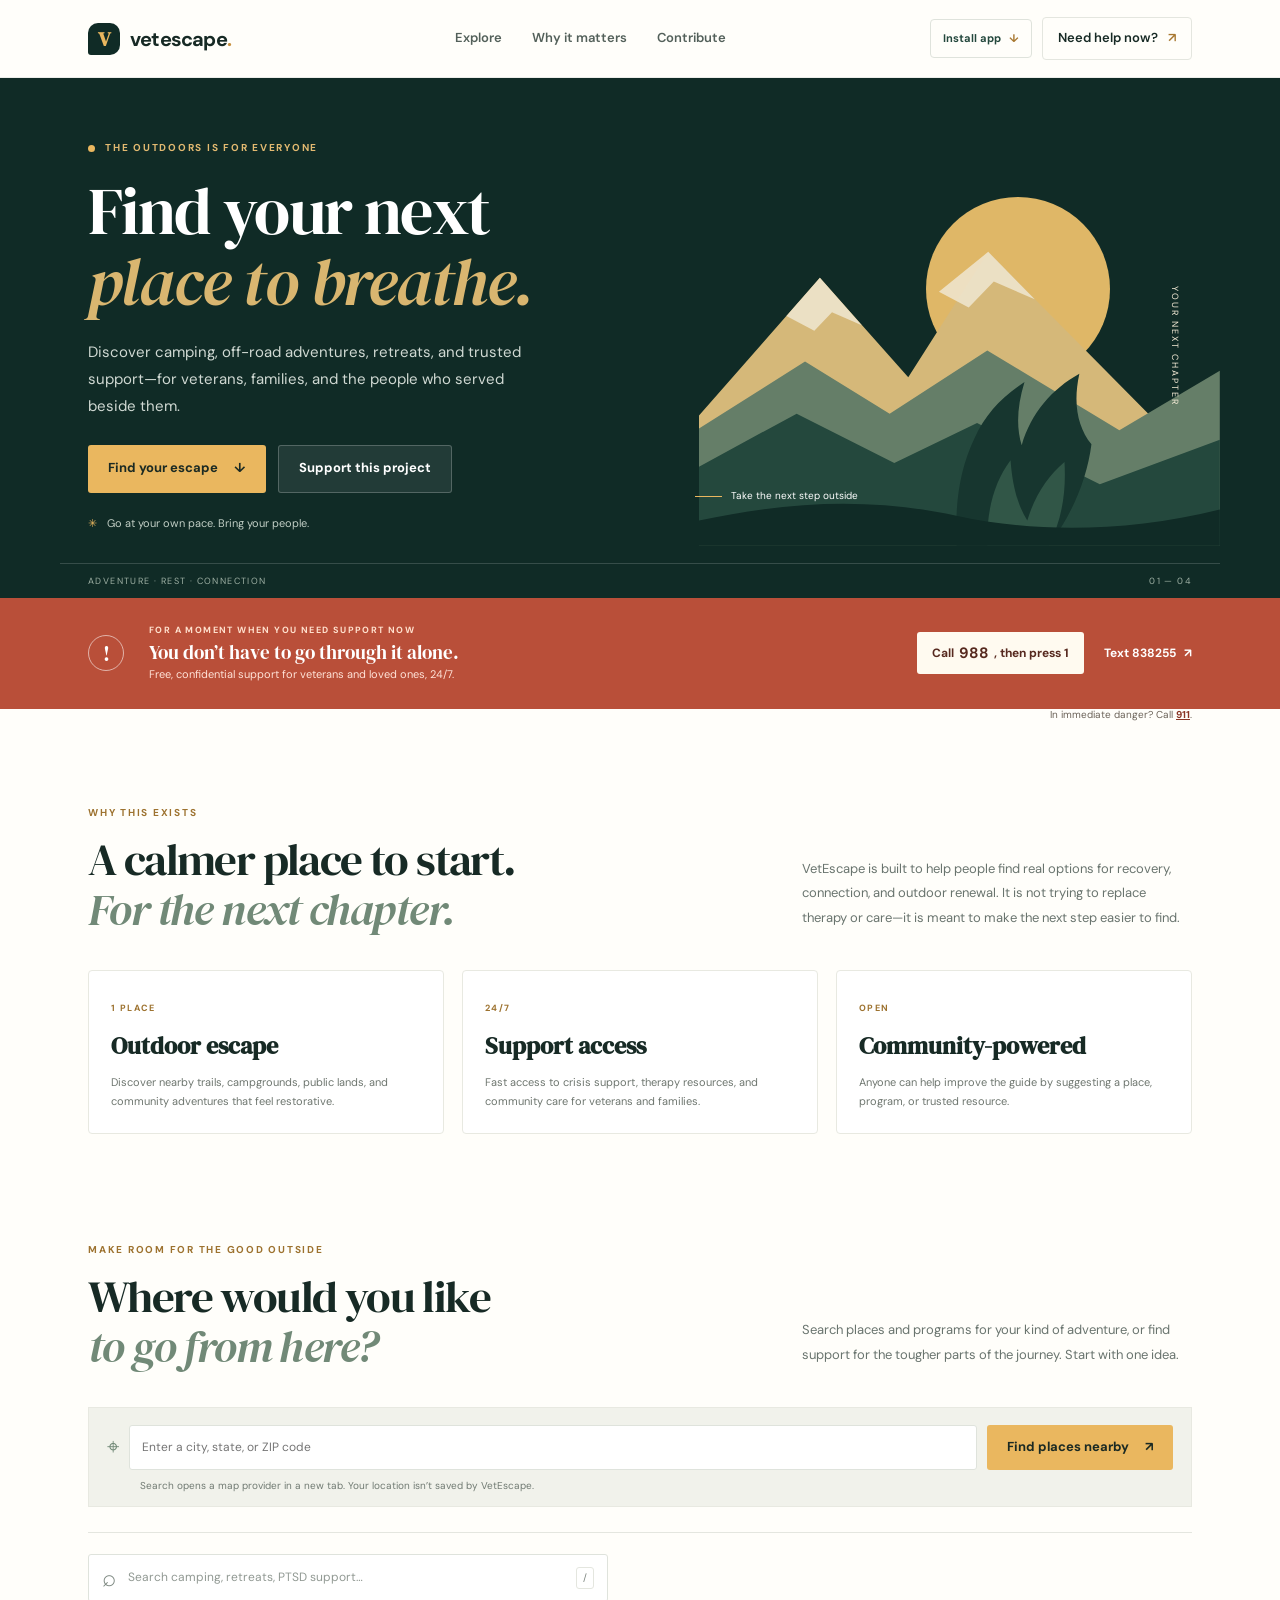
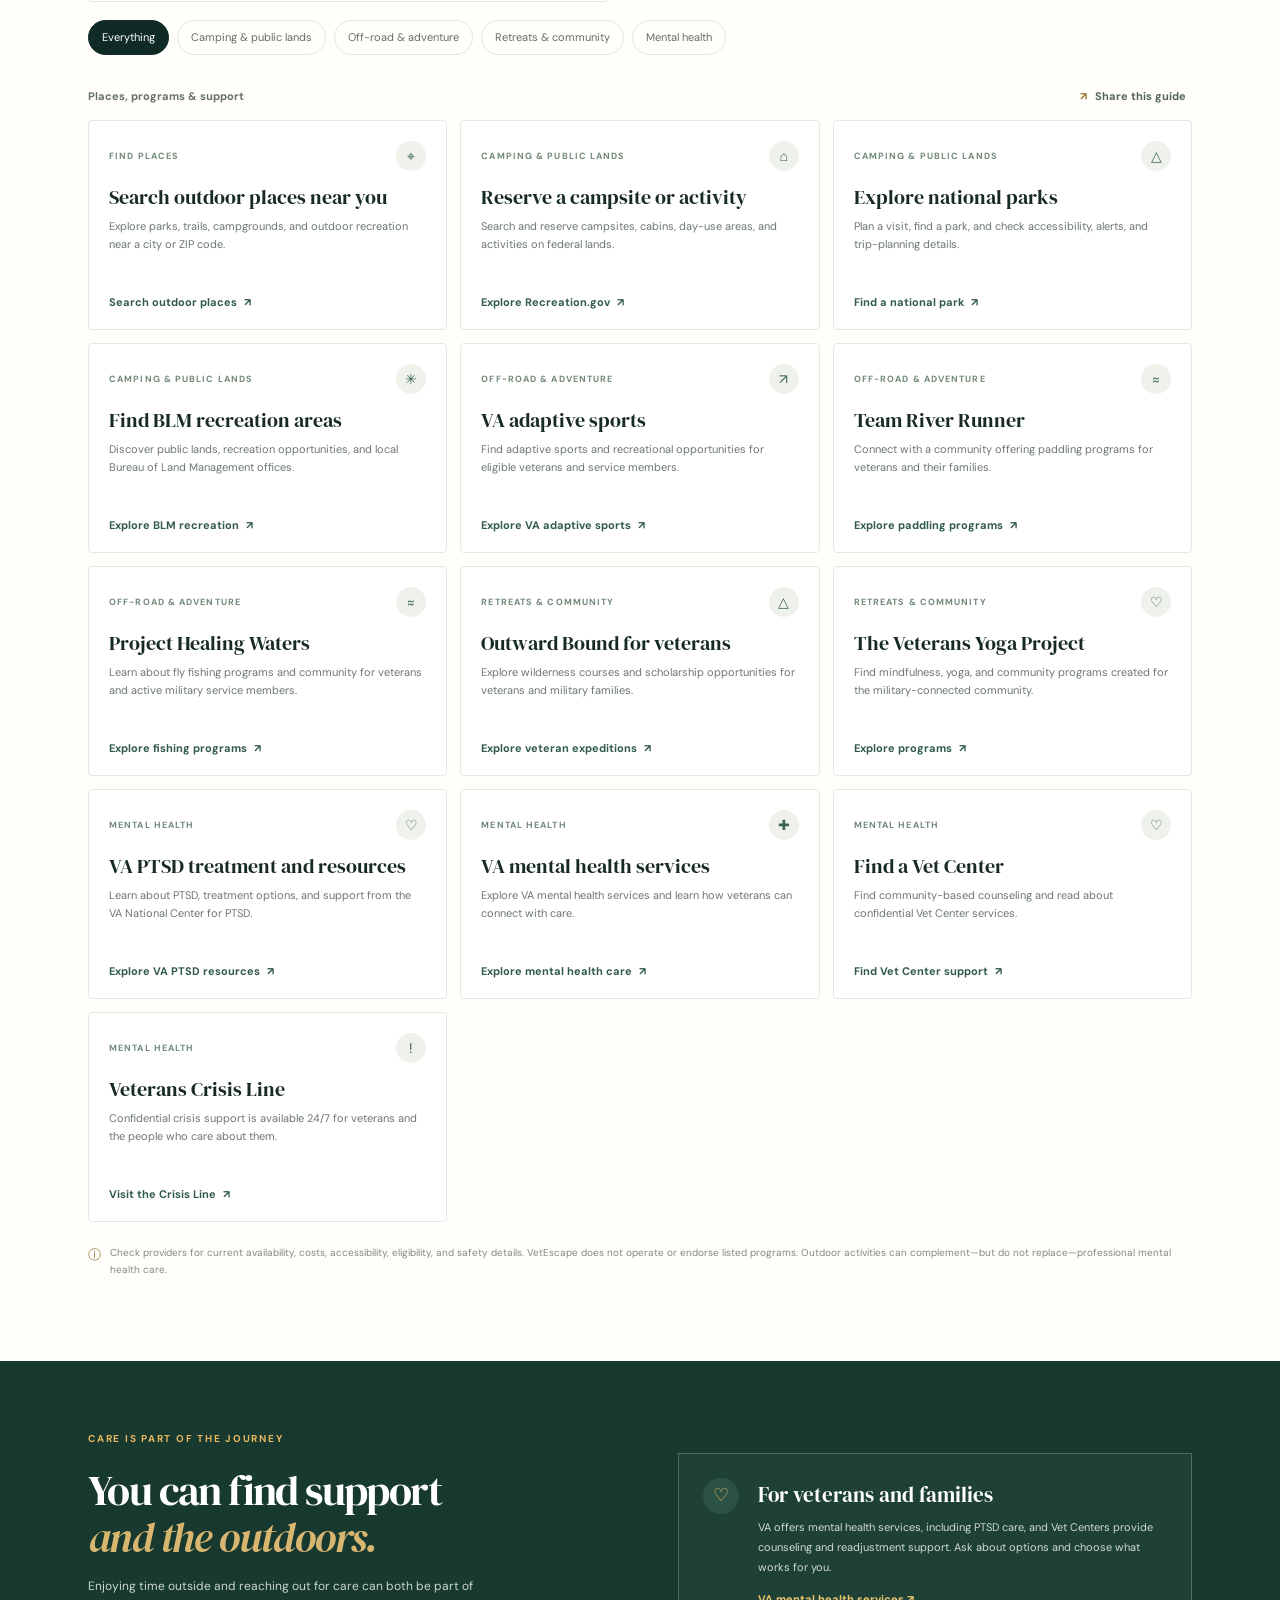
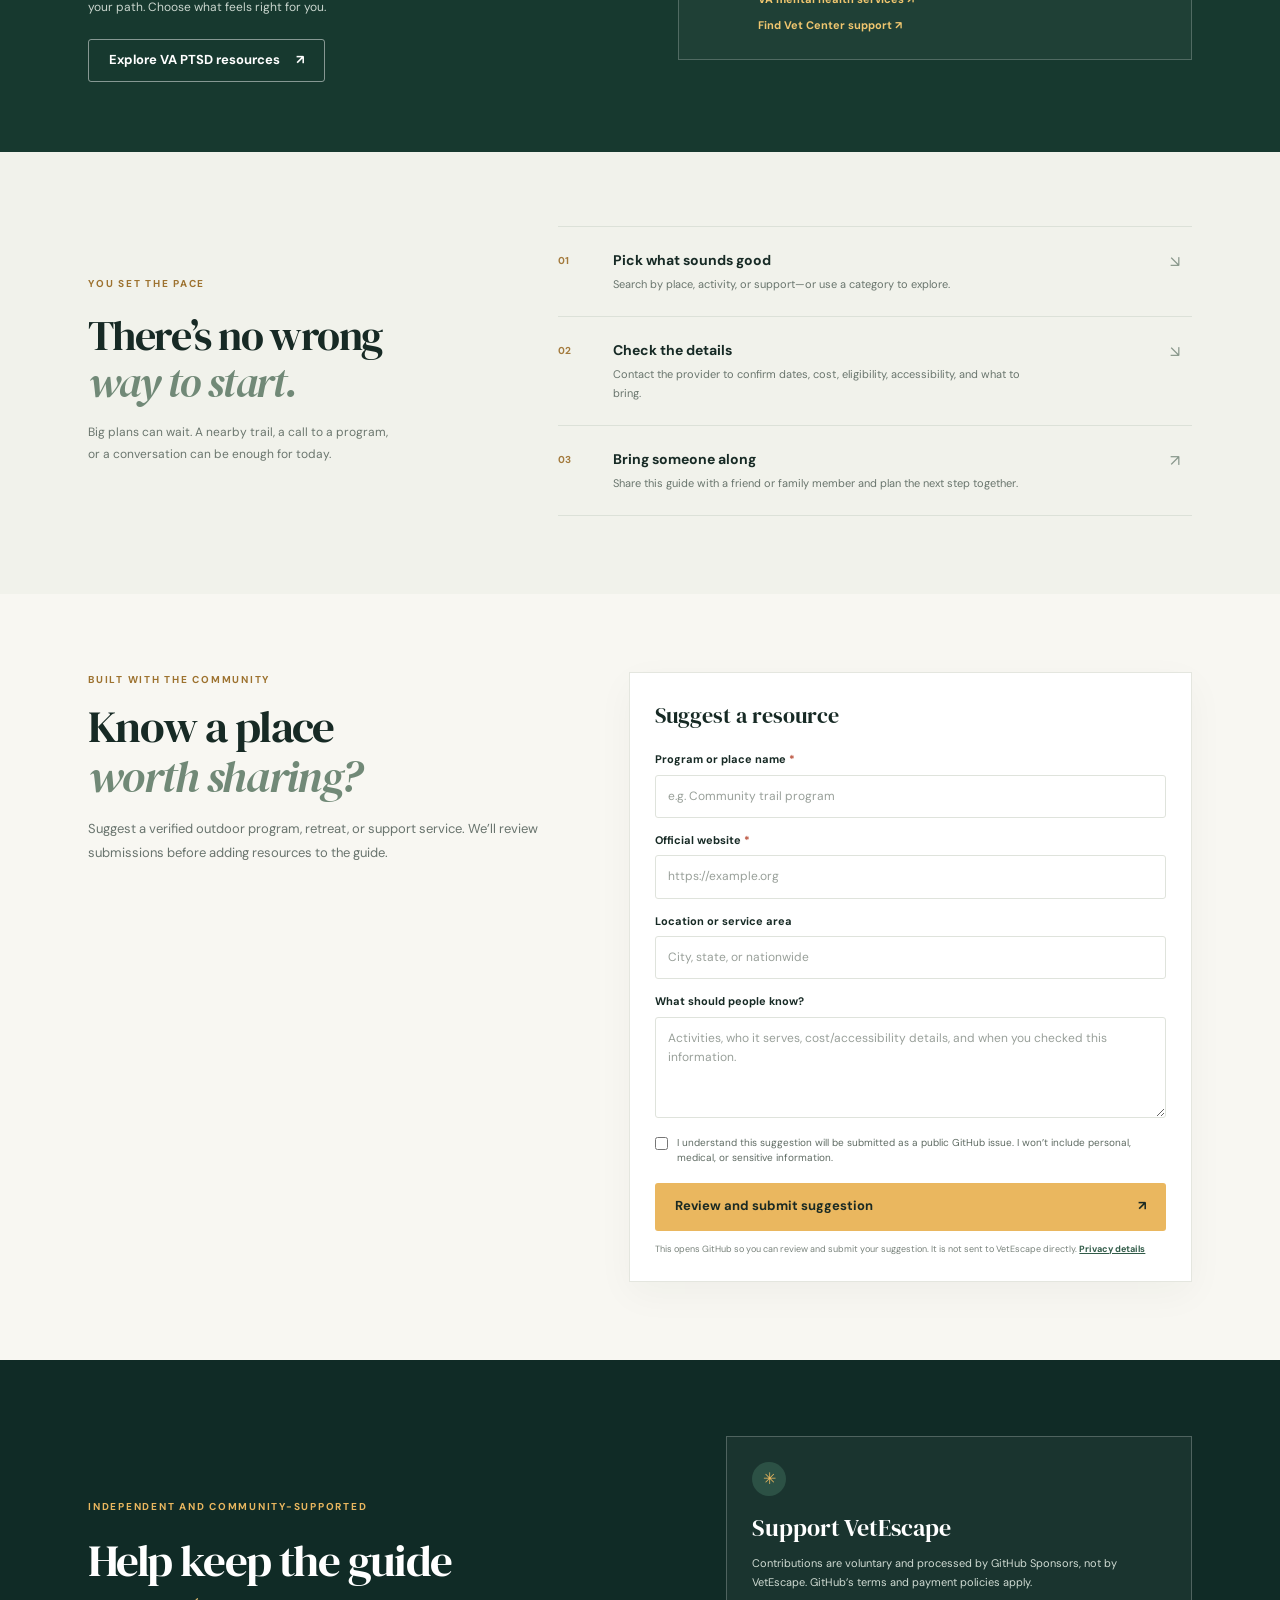
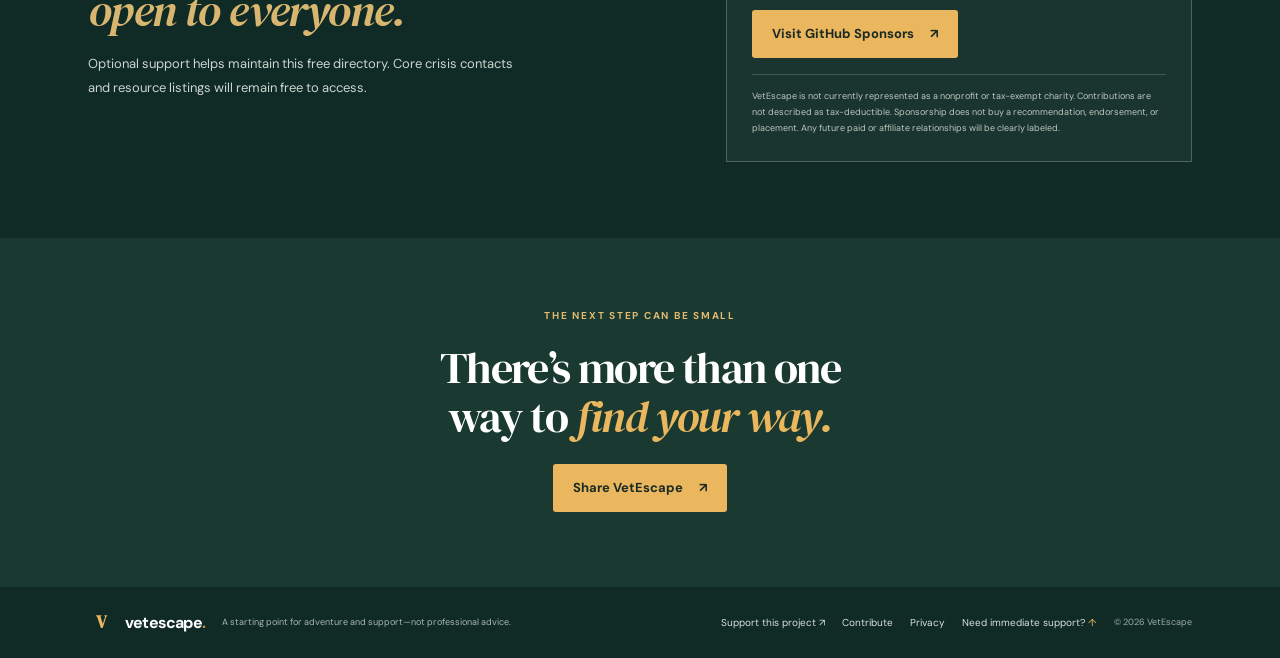
==== commit cff3177a: "Upgrade VetEscape to a more premium launch-ready app experience with deeper homepage polish and mobi" ====
--- a/index.html
+++ b/index.html
@@ -4,10 +4,7 @@
   <meta charset="utf-8">
   <meta name="viewport" content="width=device-width, initial-scale=1, viewport-fit=cover">
   <meta name="theme-color" content="#102b26">
-  <meta name="description" content="Find veteran-friendly camping, outdoor adventures, retreats, and mental health resources. Help make the guide better or support the project.">
-  <meta name="apple-mobile-web-app-capable" content="yes">
-  <meta name="apple-mobile-web-app-status-bar-style" content="black-translucent">
-  <meta name="apple-mobile-web-app-title" content="VetEscape">
+  <meta name="description" content="Find veteran-friendly camping, outdoor adventures, retreats, and mental health resources in a polished, public, installable app.">
   <meta property="og:type" content="website">
   <meta property="og:title" content="VetEscape — Find your next place to breathe">
   <meta property="og:description" content="Outdoor places, veteran-friendly adventures, and trusted support for veterans and their families.">
@@ -24,27 +21,43 @@
   <a class="skip-link" href="#main">Skip to content</a>
   <header class="site-header"><div class="header-inner">
     <a class="brand" href="#home" aria-label="VetEscape home"><span class="brand-mark" aria-hidden="true">V</span><span>vetescape<span class="brand-period">.</span></span></a>
-    <nav class="main-nav" aria-label="Main navigation"><a href="#explore">Explore</a><a href="#support">Support</a><a href="#contribute">Contribute</a></nav>
+    <nav class="main-nav" aria-label="Main navigation"><a href="#explore">Explore</a><a href="#why-it-matters">Why it matters</a><a href="contribute.html">Contribute</a></nav>
     <div class="header-actions"><button class="install-button" id="install-app" type="button">Install app <span aria-hidden="true">↓</span></button><a class="header-help" href="#urgent-help">Need help now? <span aria-hidden="true">↗</span></a></div>
   </div></header>
   <main id="main">
     <section class="hero" id="home" aria-labelledby="hero-title"><div class="hero-inner">
-      <div class="hero-copy"><p class="eyebrow"><span class="eyebrow-dot" aria-hidden="true"></span> The outdoors is for everyone</p><h1 id="hero-title">Find your next<br><em>place to breathe.</em></h1><p class="hero-description">Discover camping, off-road adventures, retreats, and trusted support—for veterans, families, and the people who served beside them.</p><a class="button button-primary" href="#explore">Find your escape <span aria-hidden="true">↓</span></a><p class="hero-note"><span aria-hidden="true">✳</span> Go at your own pace. Bring your people.</p></div>
+      <div class="hero-copy"><p class="eyebrow"><span class="eyebrow-dot" aria-hidden="true"></span> The outdoors is for everyone</p><h1 id="hero-title">Find your next<br><em>place to breathe.</em></h1><p class="hero-description">Discover camping, off-road adventures, retreats, and trusted support—for veterans, families, and the people who served beside them.</p><div class="hero-actions"><a class="button button-primary" href="#explore">Find your escape <span aria-hidden="true">↓</span></a><a class="button button-secondary" href="support.html">Support this project</a></div><p class="hero-note"><span aria-hidden="true">✳</span> Go at your own pace. Bring your people.</p></div>
       <div class="hero-art" aria-hidden="true"><div class="sun"></div><div class="art-label">YOUR NEXT CHAPTER</div><svg class="landscape" viewBox="0 0 560 390" role="presentation" xmlns="http://www.w3.org/2000/svg"><path d="M0 250 130 102l95 107 86-135 174 176v140H0z" fill="#d5b879"/><path d="m94 143 36-41 45 51-32-14-19 20zM258 117l53-43 50 51-44-19-27 28z" fill="#f2ead8" opacity=".8"/><path d="m0 264 114-72 91 56 105-68 142 86 108-64v188H0z" fill="#657e68"/><path d="m0 305 105-57 105 53 89-43 132 66 129-48v114H0z" fill="#24483d"/><path d="M277 390c-2-45 3-81 19-115 12-27 30-45 54-61-8 26-9 49-3 68 10-35 33-61 62-77-7 32-2 57 13 76-5 38-20 74-46 109z" fill="#17362f"/><path d="M310 390c-1-37 7-68 25-92 2 28 8 49 18 65 8-27 22-48 40-63 2 33-3 63-17 90z" fill="#315647"/><path d="M0 363c101-22 190-24 278-5 78 17 177 19 282-7v39H0z" fill="#102b26"/></svg><div class="art-caption"><span class="caption-line"></span><span>Take the next step outside</span></div></div>
     </div><div class="hero-bottom" aria-hidden="true"><span>ADVENTURE · REST · CONNECTION</span><span>01 — 04</span></div></section>
+
     <section class="urgent-strip" id="urgent-help" aria-labelledby="urgent-title"><div class="urgent-icon" aria-hidden="true">!</div><div class="urgent-copy"><p class="urgent-kicker">For a moment when you need support now</p><h2 id="urgent-title">You don’t have to go through it alone.</h2><p>Free, confidential support for veterans and loved ones, 24/7.</p></div><div class="urgent-actions"><a class="button button-light" href="tel:988">Call <strong>988</strong>, then press 1</a><a class="text-link light-link" href="sms:838255">Text <strong>838255</strong> <span aria-hidden="true">↗</span></a></div><p class="urgent-emergency">In immediate danger? Call <a href="tel:911">911</a>.</p></section>
+
+    <section class="why-section section-wrap" id="why-it-matters" aria-labelledby="why-title"><div class="section-heading"><div><p class="eyebrow eyebrow-dark">Why this exists</p><h2 id="why-title">A calmer place to start.<br><em>For the next chapter.</em></h2></div><p class="section-intro">VetEscape is built to help people find real options for recovery, connection, and outdoor renewal. It is not trying to replace therapy or care—it is meant to make the next step easier to find.</p></div>
+      <div class="stats-grid">
+        <article class="stat-card"><span class="stat-kicker">1 place</span><h3>Outdoor escape</h3><p>Discover nearby trails, campgrounds, public lands, and community adventures that feel restorative.</p></article>
+        <article class="stat-card"><span class="stat-kicker">24/7</span><h3>Support access</h3><p>Fast access to crisis support, therapy resources, and community care for veterans and families.</p></article>
+        <article class="stat-card"><span class="stat-kicker">Open</span><h3>Community-powered</h3><p>Anyone can help improve the guide by suggesting a place, program, or trusted resource.</p></article>
+      </div>
+    </section>
+
     <section class="explore-section section-wrap" id="explore" aria-labelledby="explore-title"><div class="section-heading"><div><p class="eyebrow eyebrow-dark">Make room for the good outside</p><h2 id="explore-title">Where would you like<br><em>to go from here?</em></h2></div><p class="section-intro">Search places and programs for your kind of adventure, or find support for the tougher parts of the journey. Start with one idea.</p></div>
       <form class="location-search" id="location-form" role="search"><div class="location-field"><span class="location-icon" aria-hidden="true">⌖</span><label class="visually-hidden" for="location-input">City, state, or ZIP code</label><input id="location-input" type="search" placeholder="Enter a city, state, or ZIP code" autocomplete="postal-code"><button class="button button-primary location-submit" type="submit">Find places nearby <span aria-hidden="true">↗</span></button></div><p>Search opens a map provider in a new tab. Your location isn’t saved by VetEscape.</p></form>
       <div class="resource-tools"><label class="search-box" for="resource-search"><span class="search-icon" aria-hidden="true">⌕</span><span class="visually-hidden">Search adventures and support</span><input id="resource-search" type="search" placeholder="Search camping, retreats, PTSD support…" autocomplete="off"><kbd>/</kbd></label><div class="category-list" role="group" aria-label="Filter by interest"><button class="category-button is-active" type="button" data-category="all" aria-pressed="true">Everything</button><button class="category-button" type="button" data-category="camping" aria-pressed="false">Camping &amp; public lands</button><button class="category-button" type="button" data-category="adventure" aria-pressed="false">Off-road &amp; adventure</button><button class="category-button" type="button" data-category="retreats" aria-pressed="false">Retreats &amp; community</button><button class="category-button" type="button" data-category="wellbeing" aria-pressed="false">Mental health</button></div></div>
       <div class="results-meta"><p id="results-count" aria-live="polite">Places, programs &amp; support</p><button id="share-button" class="share-button" type="button"><span aria-hidden="true">↗</span> Share this guide</button></div><div class="resource-grid" id="resource-grid" aria-live="polite"></div><div class="no-results" id="no-results" hidden><span aria-hidden="true">⌕</span><h3>No matches yet</h3><p>Try a different search or pick another category.</p><button id="reset-search" class="text-link" type="button">Show everything ↗</button></div><p class="source-note"><span aria-hidden="true">ⓘ</span> Check providers for current availability, costs, accessibility, eligibility, and safety details. VetEscape does not operate or endorse listed programs. Outdoor activities can complement—but do not replace—professional mental health care.</p>
     </section>
+
     <section class="support-section" id="support" aria-labelledby="support-title"><div class="section-wrap support-inner"><div class="support-heading"><p class="eyebrow">Care is part of the journey</p><h2 id="support-title">You can find support<br><em>and the outdoors.</em></h2><p>Enjoying time outside and reaching out for care can both be part of your path. Choose what feels right for you.</p><a class="button button-outline" href="https://www.ptsd.va.gov/" target="_blank" rel="noopener noreferrer">Explore VA PTSD resources <span aria-hidden="true">↗</span></a></div><div class="support-note"><span class="support-symbol" aria-hidden="true">♡</span><div><h3>For veterans and families</h3><p>VA offers mental health services, including PTSD care, and Vet Centers provide counseling and readjustment support. Ask about options and choose what works for you.</p><a href="https://www.va.gov/health-care/health-needs-conditions/mental-health/" target="_blank" rel="noopener noreferrer">VA mental health services <span aria-hidden="true">↗</span></a><a href="https://www.vetcenter.va.gov/" target="_blank" rel="noopener noreferrer">Find Vet Center support <span aria-hidden="true">↗</span></a></div></div></div></section>
+
     <section class="steps-section" aria-labelledby="steps-title"><div class="section-wrap steps-inner"><div class="steps-heading"><p class="eyebrow">You set the pace</p><h2 id="steps-title">There’s no wrong<br><em>way to start.</em></h2><p>Big plans can wait. A nearby trail, a call to a program, or a conversation can be enough for today.</p></div><ol class="steps-list"><li><span class="step-number">01</span><div><h3>Pick what sounds good</h3><p>Search by place, activity, or support—or use a category to explore.</p></div><span class="step-arrow" aria-hidden="true">↘</span></li><li><span class="step-number">02</span><div><h3>Check the details</h3><p>Contact the provider to confirm dates, cost, eligibility, accessibility, and what to bring.</p></div><span class="step-arrow" aria-hidden="true">↘</span></li><li><span class="step-number">03</span><div><h3>Bring someone along</h3><p>Share this guide with a friend or family member and plan the next step together.</p></div><span class="step-arrow" aria-hidden="true">↗</span></li></ol></div></section>
-    <section class="contribute-section" id="contribute" aria-labelledby="contribute-title"><div class="section-wrap contribute-inner"><div class="contribute-intro"><p class="eyebrow eyebrow-dark">Built with the community</p><h2 id="contribute-title">Know a place<br><em>worth sharing?</em></h2><p>Suggest a verified outdoor program, retreat, or support service. We’ll review submissions before adding resources to the guide.</p></div><form class="submission-form" id="resource-form"><p class="form-caption">Suggest a resource</p><div class="form-row"><label for="submit-name">Program or place name <span aria-hidden="true">*</span></label><input id="submit-name" name="name" required maxlength="100" placeholder="e.g. Community trail program"></div><div class="form-row"><label for="submit-url">Official website <span aria-hidden="true">*</span></label><input id="submit-url" name="url" type="url" required maxlength="300" placeholder="https://example.org"></div><div class="form-row"><label for="submit-location">Location or service area</label><input id="submit-location" name="location" maxlength="120" placeholder="City, state, or nationwide"></div><div class="form-row"><label for="submit-details">What should people know?</label><textarea id="submit-details" name="details" rows="3" maxlength="700" placeholder="Activities, who it serves, cost/accessibility details, and when you checked this information."></textarea></div><label class="public-notice"><input id="public-confirm" type="checkbox" required><span>I understand this suggestion will be submitted as a public GitHub issue. I won’t include personal, medical, or sensitive information.</span></label><button class="button button-primary submit-button" type="submit">Review and submit suggestion <span aria-hidden="true">↗</span></button><p class="form-footnote">You’ll be taken to GitHub to review and publish your suggestion. It is not sent to VetEscape directly. <a href="PRIVACY.md">Privacy details</a></p></form></div></section>
+
+    <section class="contribute-section" id="contribute" aria-labelledby="contribute-title"><div class="section-wrap contribute-inner"><div class="contribute-intro"><p class="eyebrow eyebrow-dark">Built with the community</p><h2 id="contribute-title">Know a place<br><em>worth sharing?</em></h2><p>Suggest a verified outdoor program, retreat, or support service. We’ll review submissions before adding resources to the guide.</p></div><form class="submission-form" id="resource-form"><p class="form-caption">Suggest a resource</p><div class="form-row"><label for="submit-name">Program or place name <span aria-hidden="true">*</span></label><input id="submit-name" name="name" required maxlength="100" placeholder="e.g. Community trail program"></div><div class="form-row"><label for="submit-url">Official website <span aria-hidden="true">*</span></label><input id="submit-url" name="url" type="url" required maxlength="300" placeholder="https://example.org"></div><div class="form-row"><label for="submit-location">Location or service area</label><input id="submit-location" name="location" maxlength="120" placeholder="City, state, or nationwide"></div><div class="form-row"><label for="submit-details">What should people know?</label><textarea id="submit-details" name="details" rows="4" maxlength="700" placeholder="Activities, who it serves, cost/accessibility details, and when you checked this information."></textarea></div><label class="public-notice"><input id="public-confirm" type="checkbox" required><span>I understand this suggestion will be submitted as a public GitHub issue. I won’t include personal, medical, or sensitive information.</span></label><button class="button button-primary submit-button" type="submit">Review and submit suggestion <span aria-hidden="true">↗</span></button><p class="form-footnote">This opens GitHub so you can review and submit your suggestion. It is not sent to VetEscape directly. <a href="privacy.html">Privacy details</a></p></form></div></section>
+
     <section class="funding-section" id="funding" aria-labelledby="funding-title"><div class="section-wrap funding-inner"><div><p class="eyebrow">Independent and community-supported</p><h2 id="funding-title">Help keep the guide<br><em>open to everyone.</em></h2><p>Optional support helps maintain this free directory. Core crisis contacts and resource listings will remain free to access.</p></div><div class="funding-card"><span class="funding-icon" aria-hidden="true">✳</span><h3>Support VetEscape</h3><p>Contributions are voluntary and processed by GitHub Sponsors, not by VetEscape. GitHub’s terms and payment policies apply.</p><a class="button button-primary" href="https://github.com/sponsors/kevinmyers474-sudo" target="_blank" rel="noopener noreferrer">Visit GitHub Sponsors <span aria-hidden="true">↗</span></a><p class="funding-disclosure">VetEscape is not currently represented as a nonprofit or tax-exempt charity. Contributions are not described as tax-deductible. Sponsorship does not buy a recommendation, endorsement, or placement. Any future paid or affiliate relationships will be clearly labeled.</p></div></div></section>
+
     <section class="closing-cta"><p class="eyebrow">The next step can be small</p><h2>There’s more than one<br>way to <em>find your way.</em></h2><button class="button button-primary" id="share-button-bottom" type="button">Share VetEscape <span aria-hidden="true">↗</span></button></section>
   </main>
-  <footer class="site-footer"><div class="footer-inner"><a class="brand footer-brand" href="#home"><span class="brand-mark" aria-hidden="true">V</span><span>vetescape<span class="brand-period">.</span></span></a><p>A starting point for adventure and support—not professional advice.</p><a href="#funding">Support this project <span aria-hidden="true">↗</span></a><a href="CONTRIBUTING.md">Contribute</a><a href="PRIVACY.md">Privacy</a><a class="footer-emergency" href="#urgent-help">Need immediate support? <span aria-hidden="true">↑</span></a><span class="copyright">© <span id="year"></span> VetEscape</span></div></footer>
+
+  <footer class="site-footer"><div class="footer-inner"><a class="brand footer-brand" href="#home"><span class="brand-mark" aria-hidden="true">V</span><span>vetescape<span class="brand-period">.</span></span></a><p>A starting point for adventure and support—not professional advice.</p><a href="support.html">Support this project <span aria-hidden="true">↗</span></a><a href="contribute.html">Contribute</a><a href="privacy.html">Privacy</a><a class="footer-emergency" href="#urgent-help">Need immediate support? <span aria-hidden="true">↑</span></a><span class="copyright">© <span id="year"></span> VetEscape</span></div></footer>
   <div class="toast" id="toast" role="status" aria-live="polite"></div>
 </body>
 </html>
--- a/styles.css
+++ b/styles.css
@@ -1,5 +1,4 @@
 @import url('https://fonts.googleapis.com/css2?family=DM+Sans:wght@400;500;600;700&family=DM+Serif+Display:ital@0;1&display=swap');
-:root{--ink:#172a25;--forest:#102b26;--green:#24483d;--gold:#eab75f;--paper:#fffefa;--muted:#69746e;--line:#e4e6df;--serif:'DM Serif Display',Georgia,serif;--sans:'DM Sans',Arial,sans-serif;--max:1160px}*{box-sizing:border-box}html{scroll-behavior:smooth;scroll-padding-top:90px}body{margin:0;color:var(--ink);background:var(--paper);font:16px/1.6 var(--sans);-webkit-font-smoothing:antialiased}a{color:inherit}button,input{font:inherit}.skip-link{position:absolute;left:1rem;top:-100px;padding:.7rem 1rem;background:white;color:var(--ink);z-index:20}.skip-link:focus{top:1rem}.visually-hidden{position:absolute;width:1px;height:1px;padding:0;margin:-1px;overflow:hidden;clip:rect(0,0,0,0);white-space:nowrap;border:0}.site-header{height:78px;background:var(--paper);border-bottom:1px solid rgba(23,42,37,.08);position:relative;z-index:5}.header-inner{height:100%;max-width:var(--max);padding:0 28px;margin:auto;display:flex;align-items:center;justify-content:space-between}.brand{display:inline-flex;align-items:center;gap:10px;text-decoration:none;font-size:20px;font-weight:700;letter-spacing:-.8px}.brand-mark{width:32px;height:32px;display:grid;place-items:center;background:var(--forest);color:var(--gold);font-family:var(--serif);font-size:20px;border-radius:10px 10px 10px 3px}.brand-period{color:#c7903f}.main-nav{display:flex;gap:30px;margin-left:20px}.main-nav a,.header-help{font-size:13px;font-weight:600;text-decoration:none}.main-nav a{color:#53605a}.header-help{padding:10px 15px;border:1px solid var(--line);border-radius:4px}.header-help span{margin-left:7px;color:#a87831}.hero{background:var(--forest);color:#fff;min-height:500px;position:relative;overflow:hidden}.hero-inner{max-width:var(--max);min-height:500px;margin:auto;padding:62px 28px 54px;display:grid;grid-template-columns:1fr .95fr;align-items:center;gap:35px}.hero-copy{position:relative;z-index:2;padding-bottom:12px}.eyebrow{font-size:10px;letter-spacing:1.75px;text-transform:uppercase;font-weight:700;color:#e3ba71;margin:0 0 20px;display:flex;align-items:center;gap:10px}.eyebrow-dot{width:7px;height:7px;border-radius:50%;background:var(--gold)}h1,h2,h3,p{margin-top:0}.hero h1,.section-heading h2,.support-heading h2,.steps-heading h2,.contribute-inner h2,.closing-cta h2{font-family:var(--serif);font-weight:400;letter-spacing:-1.6px}.hero h1{font-size:clamp(43px,5.2vw,66px);line-height:1.08;margin:0 0 20px}.hero h1 em,.section-heading h2 em,.support-heading h2 em,.steps-heading h2 em,.contribute-inner h2 em,.closing-cta h2 em{font-weight:400;color:#d9b670}.hero-description{max-width:455px;color:#d0d9d3;font-size:15px;line-height:1.8;margin-bottom:25px}.button{min-height:48px;padding:0 20px;display:inline-flex;align-items:center;justify-content:center;gap:22px;border:0;border-radius:3px;text-decoration:none;font-weight:700;font-size:13px;cursor:pointer;transition:transform .18s,background .18s}.button:hover{transform:translateY(-2px)}.button-primary{background:var(--gold);color:#1b2a23}.button-primary:hover{background:#f1c778}.hero-note{font-size:11px;color:#c1cec5;margin:22px 0 0}.hero-note span{color:var(--gold);margin-right:7px}.hero-art{height:350px;position:relative;align-self:end}.sun{width:184px;height:184px;border-radius:50%;background:#dfb767;position:absolute;top:3px;right:82px}.landscape{width:100%;height:auto;position:absolute;right:-28px;bottom:-2px}.art-label{position:absolute;z-index:1;right:10px;top:92px;color:#f8eed9;writing-mode:vertical-rl;font-size:9px;letter-spacing:2px}.art-caption{position:absolute;z-index:1;left:24px;bottom:40px;display:flex;align-items:center;gap:9px;font-size:10px;color:#fff}.caption-line{width:27px;height:1px;background:var(--gold)}.hero-bottom{position:absolute;bottom:0;left:50%;transform:translateX(-50%);width:min(var(--max),100%);padding:10px 28px;border-top:1px solid #ffffff29;display:flex;justify-content:space-between;color:#9eb0a4;font-size:9px;letter-spacing:1.4px}.urgent-strip{background:#b94f39;color:white;padding:25px max(28px,calc((100vw - var(--max))/2 + 28px));display:grid;grid-template-columns:44px 1fr auto;column-gap:17px;align-items:center;position:relative}.urgent-icon{height:36px;width:36px;border:1px solid #ffffff8f;border-radius:50%;display:grid;place-items:center;font-family:var(--serif);font-size:21px}.urgent-copy{grid-column:2}.urgent-kicker{font-size:9px;text-transform:uppercase;font-weight:700;letter-spacing:1.4px;margin:0 0 2px;color:#ffe1ce}.urgent-copy h2{font-size:19px;line-height:1.3;margin:0 0 2px;font-family:var(--serif);font-weight:400}.urgent-copy>p:last-child{font-size:11px;color:#ffe3d8;margin:0}.urgent-actions{grid-column:3;grid-row:1 / span 2;display:flex;align-items:center;gap:20px}.button-light{background:#fffaf0;color:#57291f;min-height:42px;padding:0 15px;font-size:12px;gap:5px}.button-light strong{font-size:15px}.text-link{padding:0;border:0;background:none;color:#a87831;font-size:12px;font-weight:700;text-decoration:none;cursor:pointer}.light-link{color:white;white-space:nowrap}.light-link span{margin-left:5px}.urgent-emergency{position:absolute;right:max(28px,calc((100vw - var(--max))/2 + 28px));bottom:2px;margin:0;transform:translateY(100%);font-size:10px;color:#6b6258;z-index:1}.urgent-emergency a{font-weight:700;color:#8a3525}.section-wrap{max-width:var(--max);padding-left:28px;padding-right:28px;margin-left:auto;margin-right:auto}.explore-section{padding-top:96px;padding-bottom:83px}.section-heading{display:flex;align-items:flex-end;justify-content:space-between;gap:35px;margin-bottom:35px}.eyebrow-dark{color:#9d722f;margin-bottom:13px}.section-heading h2,.support-heading h2,.steps-heading h2,.contribute-inner h2{font-size:45px;line-height:1.12;margin:0}.section-heading h2 em,.support-heading h2 em,.steps-heading h2 em,.contribute-inner h2 em{color:#718977}.section-intro{max-width:390px;color:var(--muted);font-size:13px;line-height:1.9;margin:0 0 4px}.location-search{background:#f1f2eb;padding:17px 18px 12px;border:1px solid #e8e9e1;margin-bottom:25px}.location-field{display:flex;align-items:center;gap:10px}.location-icon{font-size:22px;color:#718977}.location-field input{height:45px;min-width:0;flex:1;background:#fff;border:1px solid #dfe3dc;border-radius:3px;padding:0 12px;outline:none;font-size:12px}.location-field input:focus,.search-box:focus-within{border-color:#718977;box-shadow:0 0 0 3px #7189771f}.location-submit{min-height:45px;gap:12px}.location-search>p{font-size:10px;color:#707a72;margin:8px 0 0 33px}.resource-tools{border-top:1px solid var(--line);padding-top:21px}.search-box{display:flex;align-items:center;width:min(100%,520px);height:48px;border:1px solid #dfe3dc;border-radius:3px;padding:0 13px;background:#fff}.search-icon{font-size:24px;color:#7e8982;line-height:1;margin-right:10px}.search-box input{border:0;outline:0;min-width:0;flex:1;background:transparent;color:var(--ink);font-size:12px}.search-box input::placeholder{color:#919993}.search-box kbd{font-family:var(--sans);font-size:10px;border:1px solid var(--line);border-radius:3px;color:#7c857f;padding:2px 6px}.category-list{display:flex;flex-wrap:wrap;gap:8px;margin-top:18px}.category-button{padding:8px 13px;border:1px solid #e3e5df;border-radius:99px;background:transparent;color:#626e67;font-size:11px;cursor:pointer;transition:all .15s}.category-button:hover{border-color:#718977;color:var(--forest)}.category-button.is-active{background:var(--forest);border-color:var(--forest);color:#fff}.results-meta{display:flex;justify-content:space-between;align-items:center;margin:32px 0 13px}.results-meta p{font-size:11px;font-weight:700;color:#657168;margin:0}.share-button{border:0;background:none;color:#53645a;font-size:11px;font-weight:700;cursor:pointer}.share-button span{color:#9d722f;margin-right:5px}.resource-grid{display:grid;grid-template-columns:repeat(3,1fr);gap:13px}.resource-card{min-height:210px;padding:20px 20px 17px;border:1px solid #e6e8e2;border-radius:4px;display:flex;flex-direction:column;background:#fff;transition:transform .18s,border-color .18s,box-shadow .18s}.resource-card:hover{transform:translateY(-3px);border-color:#cdd7cb;box-shadow:0 8px 24px #172a250f}.card-top{display:flex;justify-content:space-between;align-items:center;margin-bottom:14px}.card-category{font-size:9px;text-transform:uppercase;letter-spacing:1.1px;font-weight:700;color:#718977}.card-icon{width:30px;height:30px;border-radius:50%;display:grid;place-items:center;background:#eff2eb;color:#3c6551;font-size:14px}.resource-card h3{font-family:var(--serif);font-size:20px;font-weight:400;line-height:1.22;margin:0 0 8px}.resource-card>p{font-size:11px;line-height:1.65;color:#6c7770;margin:0 0 15px}.card-link{display:inline-flex;align-items:center;gap:7px;margin-top:auto;text-decoration:none;color:#315b48;font-size:11px;font-weight:700}.card-link:hover{text-decoration:underline}.source-note{display:flex;gap:9px;align-items:flex-start;margin:22px 0 0;color:#818a84;font-size:10px;line-height:1.7}.source-note span{color:#9c7c40;font-size:13px}.no-results{text-align:center;padding:56px 10px;color:#657168}.no-results>span{display:inline-grid;place-items:center;border-radius:50%;width:44px;height:44px;background:#eff2eb;font-size:22px}.no-results h3{font-family:var(--serif);font-size:23px;font-weight:400;margin:12px 0 4px;color:var(--ink)}.no-results p{font-size:12px;margin:0 0 12px}.no-results[hidden],.resource-grid[hidden]{display:none}.support-section{background:#17392f;color:#fff;padding:70px 0}.support-inner{display:grid;grid-template-columns:1fr 1fr;gap:75px;align-items:center}.support-heading .eyebrow{color:var(--gold)}.support-heading h2{font-size:42px}.support-heading h2 em{color:#d9b670}.support-heading>p:not(.eyebrow){max-width:405px;color:#cad6ce;font-size:12px;line-height:1.8;margin:15px 0 20px}.button-outline{border:1px solid #ffffff7a;color:white;min-height:43px;gap:13px}.button-outline:hover{background:#ffffff14}.support-note{display:grid;grid-template-columns:40px 1fr;gap:15px;padding:24px;border:1px solid #ffffff38;background:#ffffff09}.support-symbol{width:36px;height:36px;display:grid;place-items:center;border-radius:50%;background:#2c5145;color:#e8bc69;font-size:18px}.support-note h3{font-family:var(--serif);font-weight:400;font-size:21px;margin:0 0 7px}.support-note p{font-size:11px;line-height:1.8;color:#cfdbd2;margin:0 0 13px}.support-note a{display:block;color:#f0c66f;font-size:11px;font-weight:700;text-decoration:none;margin-top:9px}.support-note a:hover{text-decoration:underline}.steps-section{background:#f1f2eb;padding:74px 0 78px}.steps-inner{display:grid;grid-template-columns:.75fr 1.25fr;gap:90px;align-items:center}.steps-heading .eyebrow{color:#9d722f}.steps-heading h2{font-size:42px}.steps-heading>p:last-child{max-width:310px;font-size:12px;line-height:1.8;color:#6b766e;margin:16px 0 0}.steps-list{padding:0;margin:0;list-style:none;border-top:1px solid #dce1d8}.steps-list li{padding:22px 0;border-bottom:1px solid #dce1d8;display:grid;grid-template-columns:42px 1fr 22px;gap:13px;align-items:start}.step-number{font-size:10px;font-weight:700;color:#a37a3c;padding-top:4px}.steps-list h3{font-size:14px;margin:0 0 4px}.steps-list p{font-size:11px;line-height:1.7;color:#69756d;margin:0;max-width:430px}.step-arrow{color:#87968a}.contribute-section{padding:75px 0}.contribute-inner{display:grid;grid-template-columns:1fr .75fr;gap:80px;align-items:center}.contribute-inner>div:first-child>p:last-child{max-width:485px;color:var(--muted);font-size:13px;line-height:1.85;margin:14px 0 0}.contribute-actions{display:flex;align-items:flex-start;flex-direction:column;gap:13px}.community-link{font-size:12px;font-weight:700;color:#315b48;text-decoration:none}.community-link:hover{text-decoration:underline}.contribute-actions>p{font-size:10px;color:#818a84;margin:0}.closing-cta{padding:70px 20px 75px;text-align:center;background:#1a3a31;color:white}.closing-cta .eyebrow{justify-content:center}.closing-cta h2{font-family:var(--serif);font-weight:400;letter-spacing:-1.6px;font-size:44px;line-height:1.1;margin:0 0 23px}.closing-cta h2 em{color:var(--gold)}.site-footer{background:#102b26;color:#d9e0db}.footer-inner{max-width:var(--max);margin:auto;padding:22px 28px;display:flex;align-items:center;gap:20px}.footer-brand{font-size:16px;color:#fff}.footer-brand .brand-mark{width:27px;height:27px;font-size:17px}.footer-inner>p{font-size:9px;color:#a9b8ae;margin:0}.footer-inner>a:not(.brand){font-size:10px;text-decoration:none;color:#d9e0db;margin-left:auto}.footer-inner>a:not(.brand)+a:not(.brand){margin-left:0}.footer-inner>a:not(.brand) span{color:var(--gold);margin-left:4px}.copyright{font-size:9px;color:#9eada3}.toast{position:fixed;left:50%;bottom:22px;transform:translate(-50%,20px);padding:11px 17px;background:#172a25;color:#fff;font-size:12px;border-radius:4px;opacity:0;pointer-events:none;transition:opacity .2s,transform .2s;z-index:10;box-shadow:0 5px 20px #0002}.toast.is-visible{opacity:1;transform:translate(-50%,0)}
-@media(max-width:760px){.hero-inner{grid-template-columns:1fr .8fr;gap:0;min-height:455px;padding-top:48px}.hero-art{height:300px;margin-right:-20px}.hero-description{font-size:13px}.urgent-strip{grid-template-columns:35px 1fr;gap:10px;padding-top:20px;padding-bottom:27px}.urgent-icon{width:31px;height:31px}.urgent-copy{grid-column:2}.urgent-actions{grid-column:2;grid-row:2;margin-top:13px;gap:15px}.urgent-emergency{right:25px;bottom:-4px}.section-heading{align-items:flex-start;flex-direction:column;gap:15px}.section-heading h2{font-size:40px}.section-intro{max-width:500px}.resource-grid{grid-template-columns:repeat(2,1fr)}.support-inner{grid-template-columns:1fr;gap:32px}.support-heading>p:not(.eyebrow){max-width:550px}.steps-inner{grid-template-columns:1fr;gap:35px}.steps-heading>p:last-child{max-width:500px}.contribute-inner{grid-template-columns:1fr;gap:25px}.footer-inner{flex-wrap:wrap;gap:12px 20px}.footer-inner>p{order:3;flex-basis:100%}.footer-inner>a:not(.brand){margin-left:auto}}
-@media(max-width:520px){.site-header{height:66px}.header-inner{padding:0 19px}.main-nav{display:none}.brand{font-size:18px}.header-help{font-size:11px;padding:8px 10px}.hero-inner{display:block;min-height:0;padding:52px 21px 0}.hero h1{font-size:47px}.hero-description{max-width:380px}.hero-art{height:230px;margin:2px -10px 0 10px}.sun{width:135px;height:135px;right:73px;top:0}.landscape{right:-10px;width:100%}.art-label{right:0;top:54px}.art-caption{left:10px;bottom:25px}.hero-bottom{padding:9px 21px}.urgent-strip{padding:20px 19px 30px;grid-template-columns:30px 1fr}.urgent-copy h2{font-size:17px}.urgent-copy>p:last-child{font-size:10px}.urgent-actions{gap:12px}.button-light{font-size:11px;padding:0 11px}.light-link{font-size:11px}.urgent-emergency{right:19px;font-size:9px}.section-wrap{padding-left:20px;padding-right:20px}.explore-section{padding-top:78px;padding-bottom:65px}.section-heading h2{font-size:37px}.section-intro{font-size:12px}.location-search{padding:13px 12px 10px}.location-field{gap:7px;flex-wrap:wrap}.location-icon{display:none}.location-field input{flex-basis:100%}.location-submit{width:100%}.location-search>p{margin-left:0}.category-list{gap:7px}.category-button{font-size:10px;padding:7px 10px}.results-meta{margin-top:25px}.resource-grid{grid-template-columns:1fr;gap:10px}.resource-card{min-height:175px;padding:17px}.resource-card h3{font-size:19px}.support-section{padding:55px 0}.support-heading h2,.steps-heading h2,.contribute-inner h2{font-size:38px}.support-note{padding:18px 14px;grid-template-columns:32px 1fr;gap:12px}.support-symbol{width:30px;height:30px}.steps-section{padding:57px 0 60px}.steps-list li{grid-template-columns:32px 1fr 15px;gap:10px;padding:19px 0}.contribute-section{padding:56px 0}.closing-cta{padding:58px 15px 63px}.closing-cta h2{font-size:39px}.footer-inner{padding:20px}.footer-inner>a:not(.brand){margin-left:0}.copyright{margin-left:auto}}
-@media(prefers-reduced-motion:reduce){*,*::before,*::after{scroll-behavior:auto!important;transition:none!important}}
+:root{--ink:#172a25;--forest:#102b26;--green:#24483d;--gold:#eab75f;--paper:#fffefa;--muted:#69746e;--line:#e4e6df;--serif:'DM Serif Display',Georgia,serif;--sans:'DM Sans',Arial,sans-serif;--max:1160px}*{box-sizing:border-box}html{scroll-behavior:smooth;scroll-padding-top:90px}body{margin:0;color:var(--ink);background:var(--paper);font:16px/1.6 var(--sans);-webkit-font-smoothing:antialiased}a{color:inherit}button,input,textarea{font:inherit}.skip-link{position:absolute;left:1rem;top:-100px;padding:.7rem 1rem;background:white;color:var(--ink);z-index:20}.skip-link:focus{top:1rem}.visually-hidden{position:absolute;width:1px;height:1px;padding:0;margin:-1px;overflow:hidden;clip:rect(0,0,0,0);white-space:nowrap;border:0}.site-header{height:78px;background:var(--paper);border-bottom:1px solid #172a2514;position:sticky;top:0;z-index:100}.header-inner{height:100%;max-width:var(--max);padding:0 28px;margin:auto;display:flex;align-items:center;justify-content:space-between}.brand{display:inline-flex;align-items:center;gap:10px;text-decoration:none;font-size:20px;font-weight:700;letter-spacing:-.8px}.brand-mark{width:32px;height:32px;display:grid;place-items:center;background:var(--forest);color:var(--gold);font-family:var(--serif);font-size:20px;border-radius:10px 10px 10px 3px}.brand-period{color:#c7903f}.main-nav{display:flex;gap:30px;margin-left:20px}.main-nav a,.header-help{font-size:13px;font-weight:600;text-decoration:none}.main-nav a{color:#53605a}.main-nav a:hover,.text-link:hover,.community-link:hover{color:#9e6d24}.header-actions{display:flex;align-items:center;gap:10px}.header-help{padding:10px 15px;border:1px solid var(--line);border-radius:4px}.header-help span{margin-left:7px;color:#a87831}.install-button{display:inline-flex;align-items:center;gap:8px;min-height:39px;padding:0 12px;border:1px solid #dfe3dc;border-radius:4px;background:#fffefa;color:#24483d;font-size:11px;font-weight:700;cursor:pointer}.install-button span{color:#a87831}.install-button:hover,.install-button.install-ready{border-color:#718977;background:#f1f2eb}.hero{background:var(--forest);color:#fff;min-height:500px;position:relative;overflow:hidden}.hero-inner{max-width:var(--max);min-height:500px;margin:auto;padding:62px 28px 54px;display:grid;grid-template-columns:1fr .95fr;align-items:center;gap:35px}.hero-copy{position:relative;z-index:2;padding-bottom:12px}.eyebrow{font-size:10px;letter-spacing:1.75px;text-transform:uppercase;font-weight:700;color:#e3ba71;margin:0 0 20px;display:flex;align-items:center;gap:10px}.eyebrow-dot{width:7px;height:7px;border-radius:50%;background:var(--gold)}h1,h2,h3,p{margin-top:0}.hero h1,.section-heading h2,.support-heading h2,.steps-heading h2,.contribute-inner h2,.funding-inner h2,.closing-cta h2,.why-section h2{font-family:var(--serif);font-weight:400;letter-spacing:-1.6px}.hero h1{font-size:clamp(43px,5.2vw,66px);line-height:1.08;margin:0 0 20px}.hero h1 em,.section-heading h2 em,.support-heading h2 em,.steps-heading h2 em,.contribute-inner h2 em,.funding-inner h2 em,.closing-cta h2 em,.why-section h2 em{font-weight:400;color:#d9b670}.hero-description{max-width:455px;color:#d0d9d3;font-size:15px;line-height:1.8;margin-bottom:25px}.hero-actions{display:flex;flex-wrap:wrap;gap:12px}.button{min-height:48px;padding:0 20px;display:inline-flex;align-items:center;justify-content:center;gap:16px;border:0;border-radius:3px;text-decoration:none;font-weight:700;font-size:13px;cursor:pointer;transition:transform .18s,background .18s}.button:hover{transform:translateY(-2px)}.button-primary{background:var(--gold);color:#1b2a23}.button-primary:hover{background:#f1c778}.button-secondary{background:rgba(255,255,255,.08);color:#fff;border:1px solid rgba(255,255,255,.22)}.hero-note{font-size:11px;color:#c1cec5;margin:22px 0 0}.hero-note span{color:var(--gold);margin-right:7px}.hero-art{height:350px;position:relative;align-self:end}.sun{width:184px;height:184px;border-radius:50%;background:#dfb767;position:absolute;top:3px;right:82px}.landscape{width:100%;height:auto;position:absolute;right:-28px;bottom:-2px}.art-label{position:absolute;z-index:1;right:10px;top:92px;color:#f8eed9;writing-mode:vertical-rl;font-size:9px;letter-spacing:2px}.art-caption{position:absolute;z-index:1;left:24px;bottom:40px;display:flex;align-items:center;gap:9px;font-size:10px;color:#fff}.caption-line{width:27px;height:1px;background:var(--gold)}.hero-bottom{position:absolute;bottom:0;left:50%;transform:translateX(-50%);width:min(var(--max),100%);padding:10px 28px;border-top:1px solid #ffffff29;display:flex;justify-content:space-between;color:#9eb0a4;font-size:9px;letter-spacing:1.4px}.urgent-strip{background:#b94f39;color:white;padding:25px max(28px,calc((100vw - var(--max))/2 + 28px));display:grid;grid-template-columns:44px 1fr auto;column-gap:17px;align-items:center;position:relative}.urgent-icon{height:36px;width:36px;border:1px solid #ffffff8f;border-radius:50%;display:grid;place-items:center;font-family:var(--serif);font-size:21px}.urgent-copy{grid-column:2}.urgent-kicker{font-size:9px;text-transform:uppercase;font-weight:700;letter-spacing:1.4px;margin:0 0 2px;color:#ffe1ce}.urgent-copy h2{font-size:19px;line-height:1.3;margin:0 0 2px;font-family:var(--serif);font-weight:400}.urgent-copy>p:last-child{font-size:11px;color:#ffe3d8;margin:0}.urgent-actions{grid-column:3;grid-row:1 / span 2;display:flex;align-items:center;gap:20px}.button-light{background:#fffaf0;color:#57291f;min-height:42px;padding:0 15px;font-size:12px;gap:5px}.button-light strong{font-size:15px}.text-link{padding:0;border:0;background:none;color:#a87831;font-size:12px;font-weight:700;text-decoration:none;cursor:pointer}.light-link{color:white;white-space:nowrap}.light-link span{margin-left:5px}.urgent-emergency{position:absolute;right:max(28px,calc((100vw - var(--max))/2 + 28px));bottom:2px;margin:0;transform:translateY(100%);font-size:10px;color:#6b6258;z-index:1}.urgent-emergency a{font-weight:700;color:#8a3525}.section-wrap{max-width:var(--max);padding-left:28px;padding-right:28px;margin-left:auto;margin-right:auto}.why-section{padding-top:96px;padding-bottom:20px}.section-heading{display:flex;align-items:flex-end;justify-content:space-between;gap:35px;margin-bottom:35px}.eyebrow-dark{color:#9d722f;margin-bottom:13px}.section-heading h2,.support-heading h2,.steps-heading h2,.contribute-inner h2,.funding-inner h2,.why-section h2{font-size:45px;line-height:1.12;margin:0}.section-heading h2 em,.support-heading h2 em,.steps-heading h2 em,.contribute-inner h2 em,.funding-inner h2 em,.why-section h2 em{color:#718977}.section-intro{max-width:390px;color:var(--muted);font-size:13px;line-height:1.9;margin:0 0 4px}.stats-grid{display:grid;grid-template-columns:repeat(3,1fr);gap:18px}.stat-card{padding:22px;background:#fff;border:1px solid #e8e9e1;border-radius:4px}.stat-kicker{display:inline-block;margin-bottom:12px;font-size:9px;letter-spacing:1.4px;text-transform:uppercase;font-weight:700;color:#9d722f}.stat-card h3{font-family:var(--serif);font-size:24px;margin:0 0 8px}.stat-card p{font-size:11px;line-height:1.7;color:#6e766f;margin:0}.explore-section{padding-top:88px;padding-bottom:83px}.location-search{background:#f1f2eb;padding:17px 18px 12px;border:1px solid #e8e9e1;margin-bottom:25px}.location-field{display:flex;align-items:center;gap:10px}.location-icon{font-size:22px;color:#718977}.location-field input{height:45px;min-width:0;flex:1;background:#fff;border:1px solid #dfe3dc;border-radius:3px;padding:0 12px;outline:none;font-size:12px}.location-field input:focus,.search-box:focus-within,.form-row input:focus,.form-row textarea:focus{border-color:#718977;box-shadow:0 0 0 3px #7189771f}.location-submit{min-height:45px}.location-search>p{font-size:10px;color:#707a72;margin:8px 0 0 33px}.resource-tools{border-top:1px solid var(--line);padding-top:21px}.search-box{display:flex;align-items:center;width:min(100%,520px);height:48px;border:1px solid #dfe3dc;border-radius:3px;padding:0 13px;background:#fff}.search-icon{font-size:24px;color:#7e8982;line-height:1;margin-right:10px}.search-box input{border:0;outline:0;min-width:0;flex:1;background:transparent;color:var(--ink);font-size:12px}.search-box input::placeholder{color:#919993}.search-box kbd{font-family:var(--sans);font-size:10px;border:1px solid var(--line);border-radius:3px;color:#7c857f;padding:2px 6px}.category-list{display:flex;flex-wrap:wrap;gap:8px;margin-top:18px}.category-button{padding:8px 13px;border:1px solid #e3e5df;border-radius:99px;background:transparent;color:#626e67;font-size:11px;cursor:pointer;transition:all .15s}.category-button:hover{border-color:#718977;color:var(--forest)}.category-button.is-active{background:var(--forest);border-color:var(--forest);color:#fff}.results-meta{display:flex;justify-content:space-between;align-items:center;margin:32px 0 13px}.results-meta p{font-size:11px;font-weight:700;color:#657168;margin:0}.share-button{border:0;background:none;color:#53645a;font-size:11px;font-weight:700;cursor:pointer}.share-button span{color:#9d722f;margin-right:5px}.resource-grid{display:grid;grid-template-columns:repeat(3,1fr);gap:13px}.resource-card{min-height:210px;padding:20px 20px 17px;border:1px solid #e6e8e2;border-radius:4px;display:flex;flex-direction:column;background:#fff;transition:transform .18s,border-color .18s,box-shadow .18s}.resource-card:hover{transform:translateY(-3px);border-color:#cdd7cb;box-shadow:0 8px 24px #172a250f}.card-top{display:flex;justify-content:space-between;align-items:center;margin-bottom:14px}.card-category{font-size:9px;text-transform:uppercase;letter-spacing:1.1px;font-weight:700;color:#718977}.card-icon{width:30px;height:30px;border-radius:50%;display:grid;place-items:center;background:#eff2eb;color:#3c6551;font-size:14px}.resource-card h3{font-family:var(--serif);font-size:20px;font-weight:400;line-height:1.22;margin:0 0 8px}.resource-card>p{font-size:11px;line-height:1.65;color:#6c7770;margin:0 0 15px}.card-link{display:inline-flex;align-items:center;gap:7px;margin-top:auto;text-decoration:none;color:#315b48;font-size:11px;font-weight:700}.card-link:hover{text-decoration:underline}.source-note{display:flex;gap:9px;align-items:flex-start;margin:22px 0 0;color:#818a84;font-size:10px;line-height:1.7}.source-note span{color:#9c7c40;font-size:13px}.no-results{text-align:center;padding:56px 10px;color:#657168}.no-results>span{display:inline-grid;place-items:center;border-radius:50%;width:44px;height:44px;background:#eff2eb;font-size:22px}.no-results h3{font-family:var(--serif);font-size:23px;font-weight:400;margin:12px 0 4px;color:var(--ink)}.no-results p{font-size:12px;margin:0 0 12px}.no-results[hidden],.resource-grid[hidden]{display:none}.support-section{background:#17392f;color:#fff;padding:70px 0}.support-inner{display:grid;grid-template-columns:1fr 1fr;gap:75px;align-items:center}.support-heading .eyebrow{color:var(--gold)}.support-heading h2{font-size:42px}.support-heading h2 em{color:#d9b670}.support-heading>p:not(.eyebrow){max-width:405px;color:#cad6ce;font-size:12px;line-height:1.8;margin:15px 0 20px}.button-outline{border:1px solid #ffffff7a;color:white;min-height:43px}.button-outline:hover{background:#ffffff14}.support-note{display:grid;grid-template-columns:40px 1fr;gap:15px;padding:24px;border:1px solid #ffffff38;background:#ffffff09}.support-symbol{width:36px;height:36px;display:grid;place-items:center;border-radius:50%;background:#2c5145;color:#e8bc69;font-size:18px}.support-note h3{font-family:var(--serif);font-weight:400;font-size:21px;margin:0 0 7px}.support-note p{font-size:11px;line-height:1.8;color:#cfdbd2;margin:0 0 13px}.support-note a{display:block;color:#f0c66f;font-size:11px;font-weight:700;text-decoration:none;margin-top:9px}.support-note a:hover{text-decoration:underline}.steps-section{background:#f1f2eb;padding:74px 0 78px}.steps-inner{display:grid;grid-template-columns:.75fr 1.25fr;gap:90px;align-items:center}.steps-heading .eyebrow{color:#9d722f}.steps-heading h2{font-size:42px}.steps-heading>p:last-child{max-width:310px;font-size:12px;line-height:1.8;color:#6b766e;margin:16px 0 0}.steps-list{padding:0;margin:0;list-style:none;border-top:1px solid #dce1d8}.steps-list li{padding:22px 0;border-bottom:1px solid #dce1d8;display:grid;grid-template-columns:42px 1fr 22px;gap:13px;align-items:start}.step-number{font-size:10px;font-weight:700;color:#a37a3c;padding-top:4px}.steps-list h3{font-size:14px;margin:0 0 4px}.steps-list p{font-size:11px;line-height:1.7;color:#69756d;margin:0;max-width:430px}.step-arrow{color:#87968a}.contribute-section{padding:78px 0;background:#f8f7f2}.contribute-inner{display:grid;grid-template-columns:.82fr 1fr;gap:80px;align-items:start}.contribute-inner>div:first-child>p:last-child{max-width:450px;color:var(--muted);font-size:13px;line-height:1.85;margin:15px 0 0}.submission-form{padding:25px;background:#fff;border:1px solid var(--line);box-shadow:0 12px 36px #172a250a}.form-caption{font-family:var(--serif);font-size:22px;margin:0 0 18px}.form-row{margin-bottom:14px}.form-row label{display:block;font-size:11px;font-weight:700;margin-bottom:6px}.form-row label span{color:#b94f39}.form-row input,.form-row textarea{display:block;width:100%;border:1px solid #dfe3dc;border-radius:3px;padding:11px 12px;background:#fff;color:var(--ink);font-size:12px;outline:none}.form-row textarea{resize:vertical;min-height:82px}.form-row input::placeholder,.form-row textarea::placeholder{color:#99a09a}.public-notice{display:flex;align-items:flex-start;gap:9px;color:#5f6b63;font-size:10px;line-height:1.55;margin:17px 0}.public-notice input{margin:2px 0 0;accent-color:var(--forest)}.submit-button{width:100%;justify-content:space-between}.form-footnote{font-size:9px;line-height:1.6;color:#78827b;margin:11px 0 0}.form-footnote a{color:#315b48;font-weight:700}.funding-section{padding:76px 0;background:var(--forest);color:#fff}.funding-inner{display:grid;grid-template-columns:1fr .85fr;gap:90px;align-items:center}.funding-inner .eyebrow{color:var(--gold)}.funding-inner h2 em{color:#d9b670}.funding-inner>div:first-child>p:last-child{max-width:430px;color:#cad6ce;font-size:13px;line-height:1.85;margin:16px 0 0}.funding-card{padding:25px;background:#ffffff0b;border:1px solid #ffffff3b}.funding-icon{display:grid;place-items:center;width:34px;height:34px;border-radius:50%;background:#2c5145;color:var(--gold)}.funding-card h3{font-family:var(--serif);font-weight:400;font-size:24px;margin:13px 0 6px}.funding-card>p:not(.funding-disclosure){font-size:11px;color:#d0dbd3;line-height:1.75;margin-bottom:18px}.funding-disclosure{border-top:1px solid #ffffff2d;padding-top:14px;margin:16px 0 0;color:#bbc9bf;font-size:9px;line-height:1.75}.closing-cta{padding:70px 20px 75px;text-align:center;background:#1a3a31;color:white}.closing-cta .eyebrow{justify-content:center}.closing-cta h2{font-family:var(--serif);font-weight:400;letter-spacing:-1.6px;font-size:44px;line-height:1.1;margin:0 0 23px}.closing-cta h2 em{color:var(--gold)}.site-footer{background:#102b26;color:#d9e0db}.footer-inner{max-width:var(--max);margin:auto;padding:22px 28px;display:flex;align-items:center;gap:17px}.footer-brand{font-size:16px;color:#fff}.footer-brand .brand-mark{width:27px;height:27px;font-size:17px}.footer-inner>p{font-size:9px;color:#a9b8ae;margin:0}.footer-inner>a:not(.brand){font-size:10px;text-decoration:none;color:#d9e0db}.footer-inner>a:not(.brand):hover{text-decoration:underline}.footer-emergency span{color:var(--gold)}.copyright{font-size:9px;color:#9eada3}.toast{position:fixed;left:50%;bottom:22px;transform:translate(-50%,20px);padding:11px 17px;background:#172a25;color:#fff;font-size:12px;border-radius:4px;opacity:0;pointer-events:none;transition:opacity .2s,transform .2s;z-index:10;box-shadow:0 5px 20px #0002}.toast.is-visible{opacity:1;transform:translate(-50%,0)}
+@media(max-width:760px){.hero-inner{grid-template-columns:1fr .8fr;gap:0;min-height:455px;padding-top:48px}.hero-art{height:300px;margin-right:-20px}.hero-description{font-size:13px}.hero-actions{gap:10px}.urgent-strip{grid-template-columns:35px 1fr;gap:10px;padding-top:20px;padding-bottom:27px}.urgent-icon{width:31px;height:31px}.urgent-copy{grid-column:2}.urgent-actions{grid-column:2;grid-row:2;margin-top:13px;gap:15px}.urgent-emergency{right:25px;bottom:-4px}.section-heading{align-items:flex-start;flex-direction:column;gap:15px}.section-heading h2{font-size:40px}.section-intro{max-width:500px}.stats-grid{grid-template-columns:1fr;gap:12px}.resource-grid{grid-template-columns:repeat(2,1fr)}.support-inner{grid-template-columns:1fr;gap:32px}.support-heading>p:not(.eyebrow){max-width:550px}.steps-inner{grid-template-columns:1fr;gap:35px}.steps-heading>p:last-child{max-width:500px}.contribute-inner,.funding-inner{grid-template-columns:1fr;gap:28px}.footer-inner{flex-wrap:wrap;gap:12px 18px}.footer-inner>p{order:3;flex-basis:100%}.footer-inner>a:nth-of-type(2){margin-left:0}}
+@media(max-width:520px){.site-header{height:66px}.header-inner{padding:0 19px}.main-nav{display:none}.brand{font-size:18px}.header-help{font-size:11px;padding:8px 10px}.header-actions{gap:6px}.install-button{min-height:36px;padding:0 8px;font-size:10px}.hero-inner{display:block;min-height:0;padding:52px 21px 0}.hero h1{font-size:47px}.hero-description{max-width:380px}.hero-actions{flex-direction:column;align-items:flex-start}.button{width:auto}.hero-art{height:230px;margin:2px -10px 0 10px}.sun{width:135px;height:135px;right:73px;top:0}.landscape{right:-10px;width:100%}.art-label{right:0;top:54px}.art-caption{left:10px;bottom:25px}.hero-bottom{padding:9px 21px}.urgent-strip{padding:20px 19px 30px;grid-template-columns:30px 1fr}.urgent-copy h2{font-size:17px}.urgent-copy>p:last-child{font-size:10px}.urgent-actions{gap:12px}.button-light{font-size:11px;padding:0 11px}.light-link{font-size:11px}.urgent-emergency{right:19px;font-size:9px}.section-wrap{padding-left:20px;padding-right:20px}.why-section{padding-top:78px}.section-heading h2{font-size:37px}.section-intro{font-size:12px}.stats-grid{grid-template-columns:1fr}.location-search{padding:13px 12px 10px}.location-field{gap:7px;flex-wrap:wrap}.location-icon{display:none}.location-field input{flex-basis:100%}.location-submit{width:100%}.location-search>p{margin-left:0}.category-list{gap:7px}.category-button{font-size:10px;padding:7px 10px}.results-meta{margin-top:25px}.resource-grid{grid-template-columns:1fr;gap:10px}.resource-card{min-height:175px;padding:17px}.resource-card h3{font-size:19px}.support-section{padding:55px 0}.support-heading h2,.steps-heading h2,.contribute-inner h2,.funding-inner h2{font-size:38px}.support-note{padding:18px 14px;grid-template-columns:32px 1fr;gap:12px}.support-symbol{width:30px;height:30px}.steps-section{padding:57px 0 60px}.steps-list li{grid-template-columns:32px 1fr 15px;gap:10px;padding:19px 0}.contribute-section,.funding-section{padding:56px 0}.submission-form,.funding-card{padding:19px 15px}.closing-cta{padding:58px 15px 63px}.closing-cta h2{font-size:39px}.footer-inner{padding:20px}.footer-inner>a:nth-of-type(2){margin-left:0}.copyright{margin-left:auto}}@media(prefers-reduced-motion:reduce){*,*::before,*::after{scroll-behavior:auto!important;transition:none!important}}
